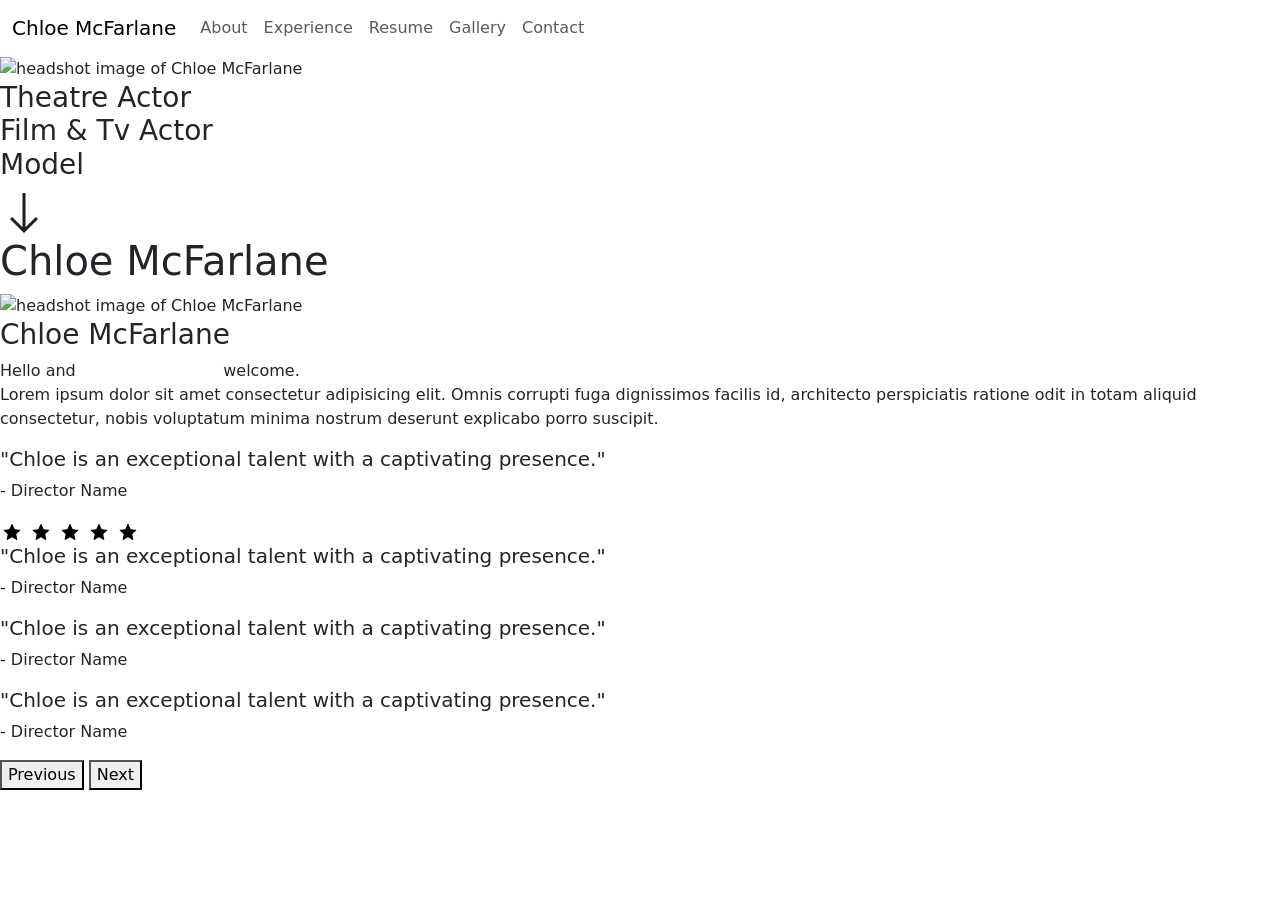
==== index.html @ 6770d02b ""Testimonial section updated and star icon added 11/04/2025"" ====
<!doctype html>
<html lang="en">
    <head>
        <title>Title</title>
        <!-- Required meta tags -->
        <meta charset="utf-8" />
        <meta
            name="viewport"
            content="width=device-width, initial-scale=1, shrink-to-fit=no"
        />

        <!-- Bootstrap CSS v5.2.1 -->
        <link
            href="https://cdn.jsdelivr.net/npm/bootstrap@5.3.2/dist/css/bootstrap.min.css"
            rel="stylesheet"
            integrity="sha384-T3c6CoIi6uLrA9TneNEoa7RxnatzjcDSCmG1MXxSR1GAsXEV/Dwwykc2MPK8M2HN"
            crossorigin="anonymous"
        />
    </head> 

    <body>
        <header>
            <nav class="navbar navbar-expand-lg navbar-light ">
                <div class="container-fluid">

                <a class="navbar-brand" href="#">Chloe McFarlane</a>

                <button class="navbar-toggler" type="button" data-bs-toggle="collapse" data-bs-target="#navbarSupportedContent" 
                aria-controls="navbarSupportedContent" aria-expanded="false" aria-label="Toggle navigation">
                    <span class="navbar-toggler-icon"></span>
                </button>

                    <div class="collapse navbar-collapse" id="navbarSupportedContent" >
                        <ul class="navbar-nav ">
                            <li class="nav-item">
                                <a class="nav-link" href="#about">About</a>
                            </li>

                            <li class="nav-item">
                                <a class="nav-link" href="#experience">Experience</a>
                            </li>
                            <li class="nav-item"></li>
                                <a class="nav-link" href="#resume">Resume</a>
                            </li>
                            <li class="nav-item"></li>
                                <a class="nav-link" href="#gallery">Gallery</a>
                            </li>
                            <li class="nav-item"></li>
                                <a class="nav-link" href="#contact">Contact</a>
                            </li>
                        </ul>
                    </div>
                </div>
            </nav>
        </header>
        
        <main>
            <!-- IDEAS/ ACTION ITEMS -->
             <!-- add a scroll/hide feature like in zendaya's website -->
            <!-- HERO -->
            <div class="hero">
                <!-- large image to start. breif. sexy. to the point -->
                <div class ="img">
                    <img src="src/headshot1.JPG" alt= "headshot image of Chloe McFarlane">
                </div>

                <!-- roles. again, breif, sexy, and to the point-->
                <div class="container-md-hero-info">
                    <h3>Theatre Actor <br /> Film & Tv Actor <br /> Model</h3>
                    <a href="#about">
                        <img src="src/arrow-south.svg" alt = "south pointing arrow">
                    </a>
                </div>

                <!-- title -->
                <div class="title">
                    <h1> Chloe McFarlane
                    </h1>
                </div> 
            </div>
            <!-- About -->
             <div class="about">
                <!-- IDEAS/ ACTION ITEMS -->

                <!-- Place a large image of self somewhere -->
                 <img src="src/headshot2.JPG" alt="headshot image of Chloe McFarlane">
                 <div class="about-headshot-overlay">
                <!-- Can we put some translucent text around my image? like in that one photo in the pinterest board? -->
                    <h3>
                        Chloe McFarlane
                    </h3>
                </div>
                <!-- Accent text for the opening -->

                <section  class="container-md-about-intro">
                    <header id="about"> Hello and &nbsp; &nbsp; &nbsp; &nbsp; &nbsp; &nbsp; &nbsp; &nbsp; &nbsp; &nbsp; &nbsp; &nbsp; &nbsp; &nbsp; welcome.</header>
                    <p> Lorem ipsum dolor sit amet consectetur adipisicing elit. Omnis corrupti fuga dignissimos facilis id, architecto perspiciatis ratione odit in totam aliquid consectetur, nobis voluptatum minima nostrum deserunt explicabo porro suscipit.</p>
                </section>

                <div class="testimonials-scroll">

                    <div class="testimonial-item">
                        <h5>"Chloe is an exceptional talent with a captivating presence."</h5>
                        <p>- Director Name</p>

                        <div class="star-rating">
                            <!-- star icons here -->
                        <img src="./src/216411_star_icon.svg" alt="quote icon"> <img src="./src/216411_star_icon.svg" alt="quote icon"> <img src="./src/216411_star_icon.svg" alt="quote icon"> <img src="./src/216411_star_icon.svg" alt="quote icon"> <img src="./src/216411_star_icon.svg" alt="quote icon"> 
                        </div>
                        
                    </div>

                    <div class="testimonial-item">
                        <h5>"Chloe is an exceptional talent with a captivating presence."</h5>
                        <p>- Director Name</p>
                    </div>

                    <div class="testimonial-item">
                        <h5>"Chloe is an exceptional talent with a captivating presence."</h5>
                        <p>- Director Name</p>
                    </div>

                    <div class="testimonial-item">
                        <h5>"Chloe is an exceptional talent with a captivating presence."</h5>
                        <p>- Director Name</p>
                    </div>

                    <div class="testimonials-arrows">
                        <!-- input arrows here -->
                        <button class="prev-button">Previous</button>
                        <button class="next-button">Next</button>
                    </div>

                </div>

                <!-- Add a scroll section here for testimonials? -->
                <!-- Add a what's next section with the image on the opposite side. Add button with link to tickets/ IMDB-->
                <!-- add a recently section as well. Add button with link.-->
                 <!-- add a mini gallery (rounded borders on images) each will have a link ontop that will lead to headshots, resume, or production images -->
                
                <!-- NOTES FOR FUTUTRE... add a feed at the bottom of the gallery section. this way you can showcase  -->
                 <!-- ALSO NOTES FOR FUTURE. MAKE ALL ONE PAGE THAT CAN BE NAVIGATED WITH TABS PRODUCTION/MODELING/FILMTV -->

             </div>
            

        </main>
        <footer>
            <!-- place footer here -->
        </footer>
        <!-- Bootstrap JavaScript Libraries -->
        <script
            src="https://cdn.jsdelivr.net/npm/@popperjs/core@2.11.8/dist/umd/popper.min.js"
            integrity="sha384-I7E8VVD/ismYTF4hNIPjVp/Zjvgyol6VFvRkX/vR+Vc4jQkC+hVqc2pM8ODewa9r"
            crossorigin="anonymous"
        ></script>

        <script
            src="https://cdn.jsdelivr.net/npm/bootstrap@5.3.2/dist/js/bootstrap.min.js"
            integrity="sha384-BBtl+eGJRgqQAUMxJ7pMwbEyER4l1g+O15P+16Ep7Q9Q+zqX6gSbd85u4mG4QzX+"
            crossorigin="anonymous"
        ></script>
    </body>
</html>
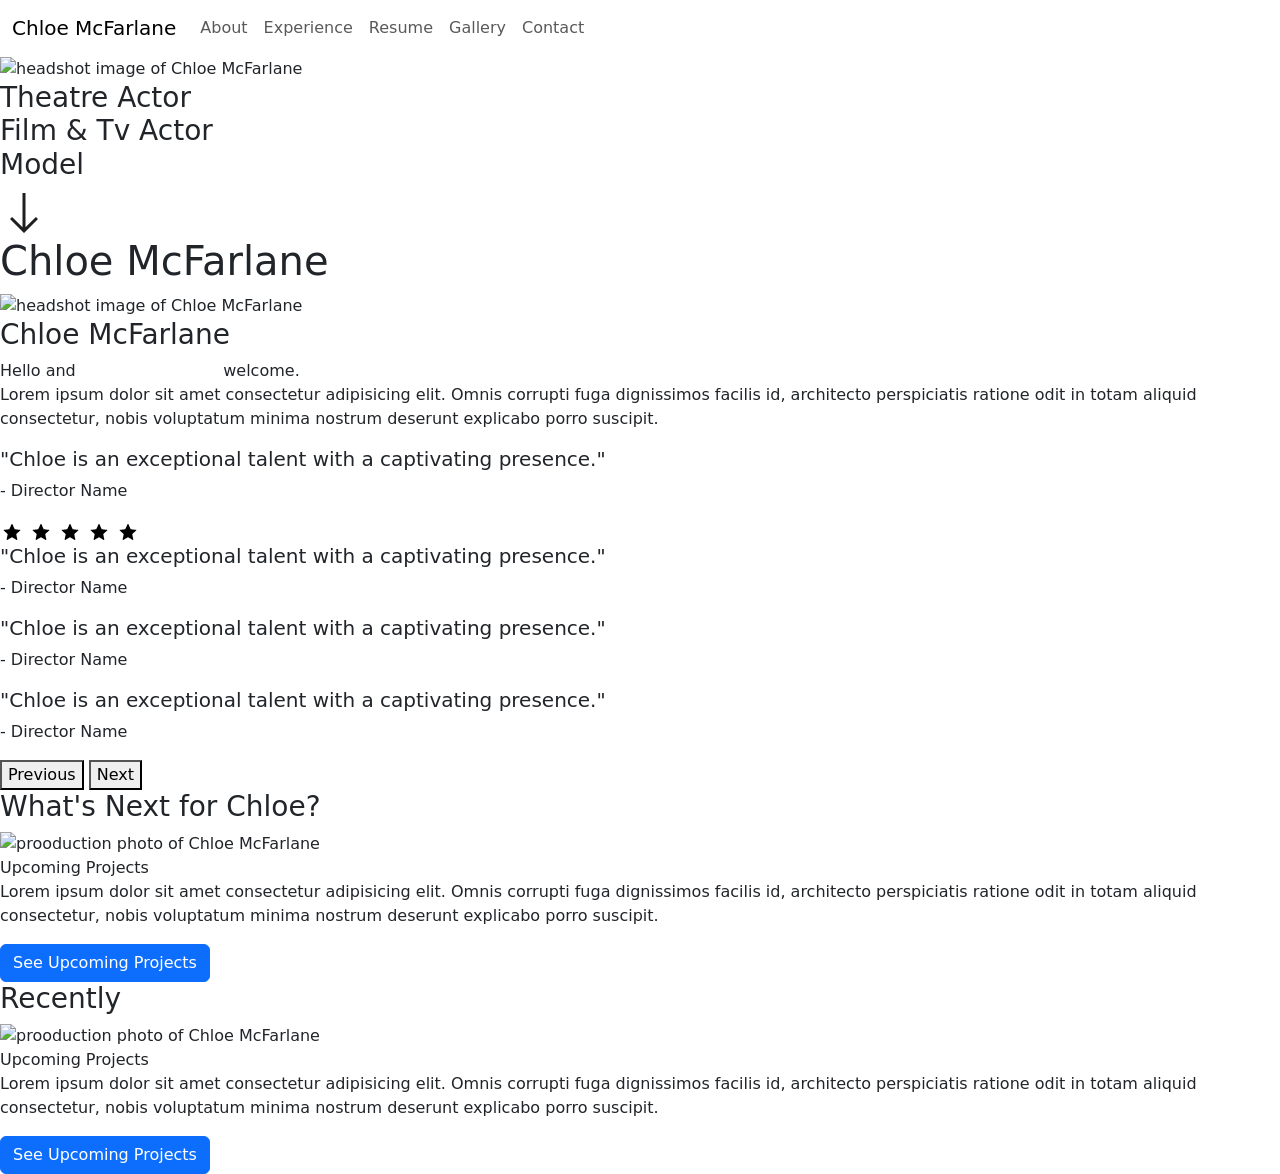
==== commit 068bff61: "Development on the homepage/ collapse menu - 11/8/2024" ====
--- a/index.html
+++ b/index.html
@@ -20,6 +20,7 @@
 
     <body>
         <header>
+            <!-- each component with pop out at you lihe the following: https://www.maybedesignstudio.com -->
             <nav class="navbar navbar-expand-lg navbar-light ">
                 <div class="container-fluid">
 
@@ -96,47 +97,81 @@
                     <header id="about"> Hello and &nbsp; &nbsp; &nbsp; &nbsp; &nbsp; &nbsp; &nbsp; &nbsp; &nbsp; &nbsp; &nbsp; &nbsp; &nbsp; &nbsp; welcome.</header>
                     <p> Lorem ipsum dolor sit amet consectetur adipisicing elit. Omnis corrupti fuga dignissimos facilis id, architecto perspiciatis ratione odit in totam aliquid consectetur, nobis voluptatum minima nostrum deserunt explicabo porro suscipit.</p>
                 </section>
+             </div>
 
-                <div class="testimonials-scroll">
+            <div class="testimonials-scroll">
+                <!-- Scroll testimonial section -->
 
-                    <div class="testimonial-item">
-                        <h5>"Chloe is an exceptional talent with a captivating presence."</h5>
-                        <p>- Director Name</p>
+                <div class="testimonial-item">
+                    <h5>"Chloe is an exceptional talent with a captivating presence."</h5>
+                    <p>- Director Name</p>
 
-                        <div class="star-rating">
-                            <!-- star icons here -->
-                        <img src="./src/216411_star_icon.svg" alt="quote icon"> <img src="./src/216411_star_icon.svg" alt="quote icon"> <img src="./src/216411_star_icon.svg" alt="quote icon"> <img src="./src/216411_star_icon.svg" alt="quote icon"> <img src="./src/216411_star_icon.svg" alt="quote icon"> 
-                        </div>
-                        
+                    <!-- Add this to all  -->
+
+                    <div class="star-rating">
+                        <!-- star icons here -->
+                    <img src="./src/216411_star_icon.svg" alt="quote icon"> <img src="./src/216411_star_icon.svg" alt="quote icon"> <img src="./src/216411_star_icon.svg" alt="quote icon"> <img src="./src/216411_star_icon.svg" alt="quote icon"> <img src="./src/216411_star_icon.svg" alt="quote icon"> 
                     </div>
-
-                    <div class="testimonial-item">
-                        <h5>"Chloe is an exceptional talent with a captivating presence."</h5>
-                        <p>- Director Name</p>
-                    </div>
-
-                    <div class="testimonial-item">
-                        <h5>"Chloe is an exceptional talent with a captivating presence."</h5>
-                        <p>- Director Name</p>
-                    </div>
-
-                    <div class="testimonial-item">
-                        <h5>"Chloe is an exceptional talent with a captivating presence."</h5>
-                        <p>- Director Name</p>
-                    </div>
-
-                    <div class="testimonials-arrows">
-                        <!-- input arrows here -->
-                        <button class="prev-button">Previous</button>
-                        <button class="next-button">Next</button>
-                    </div>
-
+                    
                 </div>
 
-                <!-- Add a scroll section here for testimonials? -->
-                <!-- Add a what's next section with the image on the opposite side. Add button with link to tickets/ IMDB-->
-                <!-- add a recently section as well. Add button with link.-->
-                 <!-- add a mini gallery (rounded borders on images) each will have a link ontop that will lead to headshots, resume, or production images -->
+                <div class="testimonial-item">
+                    <h5>"Chloe is an exceptional talent with a captivating presence."</h5>
+                    <p>- Director Name</p>
+                </div>
+
+                <div class="testimonial-item">
+                    <h5>"Chloe is an exceptional talent with a captivating presence."</h5>
+                    <p>- Director Name</p>
+                </div>
+
+                <div class="testimonial-item">
+                    <h5>"Chloe is an exceptional talent with a captivating presence."</h5>
+                    <p>- Director Name</p>
+                </div>
+
+                <div class="testimonials-arrows">
+                    <!-- input arrows here -->
+                    <button class="prev-button">Previous</button>
+                    <button class="next-button">Next</button>
+                </div>
+            </div>
+
+                <!--  what's next section with the image on the opposite side. Add button with link to tickets-->
+                 <div class="projects"> 
+                    <div class="whats-next">
+                        <h3> What's Next for Chloe? </h3>
+                        <img src="src/headshot3.JPG" alt="prooduction photo of Chloe McFarlane"> 
+                        <!-- INSERT PRODUCTION PHOTO HERE -->
+                         <section>
+                            <header id="experience"> Upcoming Projects</header>
+                            <p> Lorem ipsum dolor sit amet consectetur adipisicing elit. Omnis corrupti fuga dignissimos facilis id, architecto perspiciatis ratione odit in totam aliquid consectetur, nobis voluptatum minima nostrum deserunt explicabo porro suscipit.</p>
+                            <a href="https://www.actorsshakespeareproject.org/plays-events/little-women/" class="btn btn-primary">See Upcoming Projects</a>
+                            <!-- INSERT ASP -->
+                        </section>
+                    </div>
+                 </div>
+
+                 <!-- Past projects/ recents. Add IMDB-->
+
+
+                <div class="projects">
+                    <div class="recently">
+                        <h3> Recently </h3>
+                        <img src="src/headshot3.JPG" alt="prooduction photo of Chloe McFarlane"> 
+                        <!-- INSERT PRODUCTION PHOTO HERE -->
+                         <section>
+                            <header id="experience"> Upcoming Projects</header>
+                            <p> Lorem ipsum dolor sit amet consectetur adipisicing elit. Omnis corrupti fuga dignissimos facilis id, architecto perspiciatis ratione odit in totam aliquid consectetur, nobis voluptatum minima nostrum deserunt explicabo porro suscipit.</p>
+                            <a href="https://www.actorsshakespeareproject.org/plays-events/little-women/" class="btn btn-primary">See Upcoming Projects</a>
+                        </section>
+                        <!-- DESIGN COLLAPSE MENU-->
+                         <!-- collapse start -->
+                          <!-- collapse end -->
+                    </div>
+                </div>
+
+                <!-- add a mini gallery (rounded borders on images) each will have a link ontop that will lead to headshots, resume, or production images -->
                 
                 <!-- NOTES FOR FUTUTRE... add a feed at the bottom of the gallery section. this way you can showcase  -->
                  <!-- ALSO NOTES FOR FUTURE. MAKE ALL ONE PAGE THAT CAN BE NAVIGATED WITH TABS PRODUCTION/MODELING/FILMTV -->
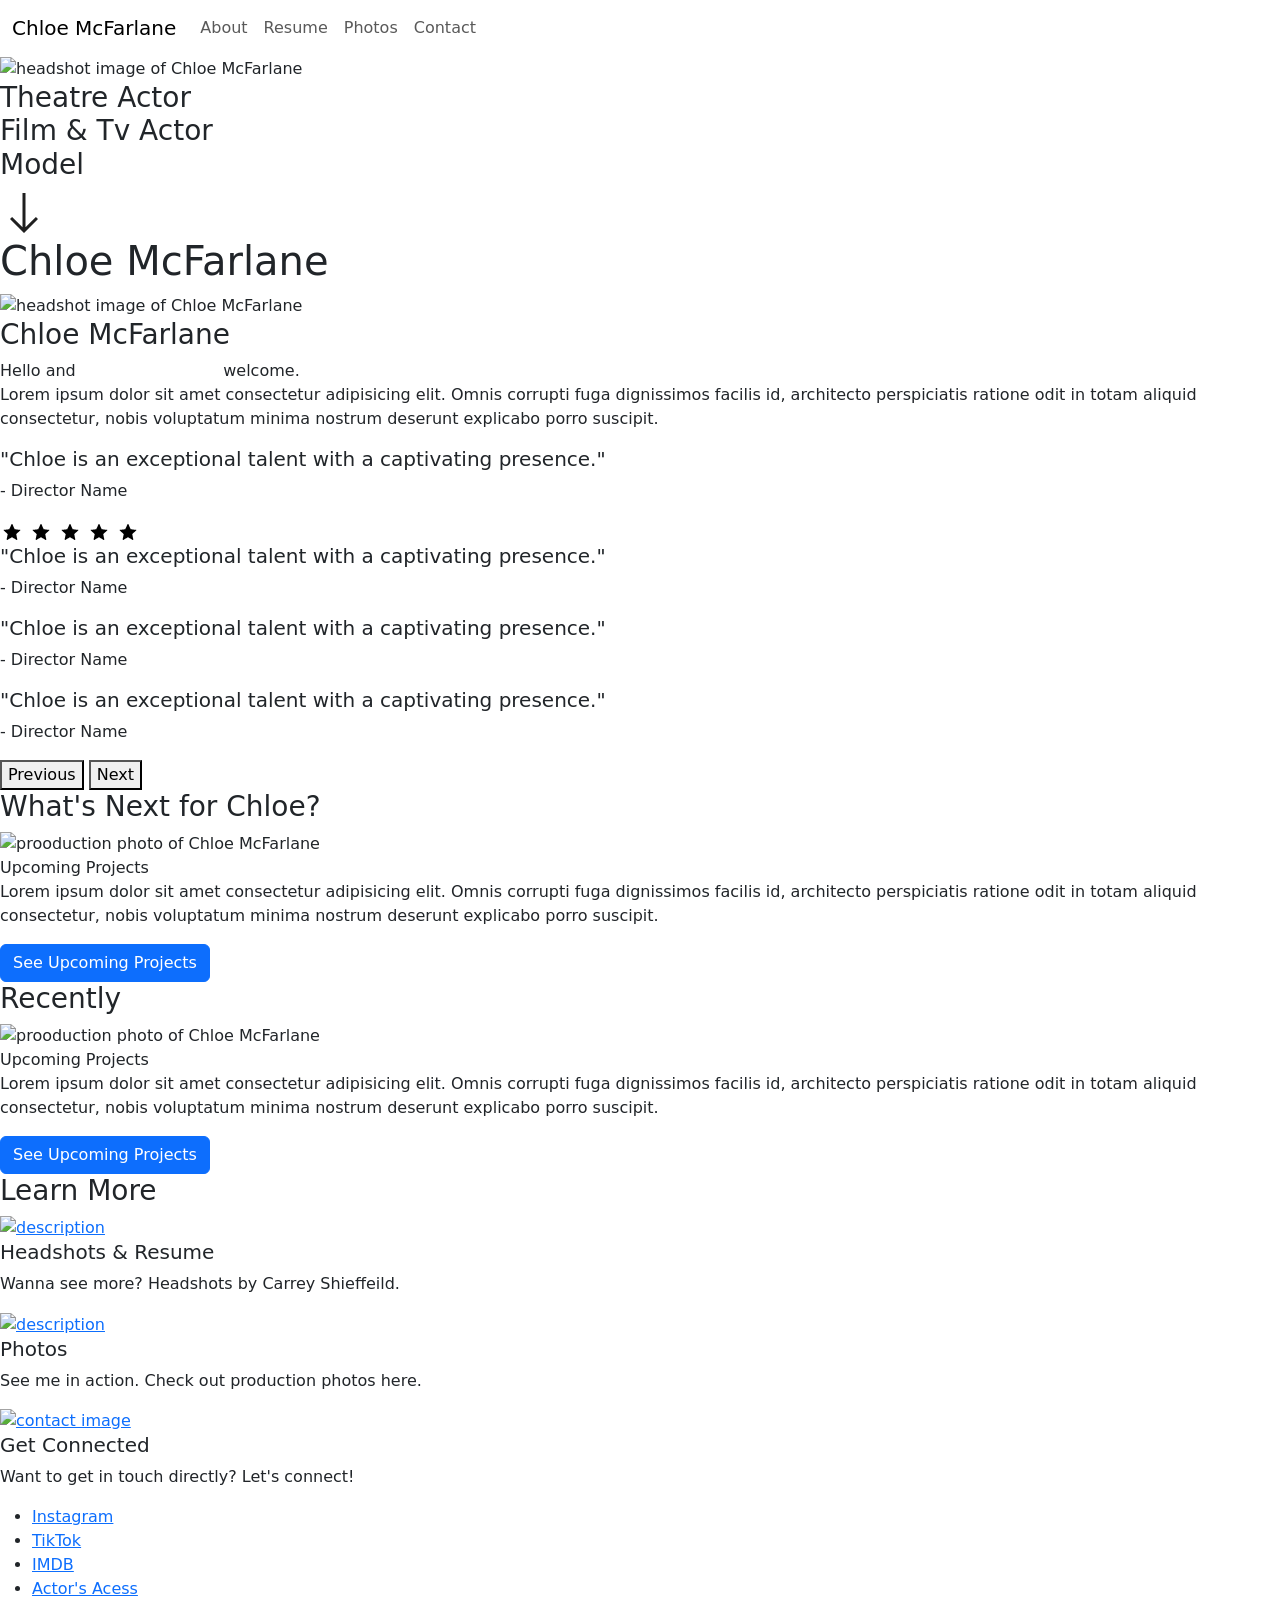
==== commit aea99d3f: "Additon of gallery page, JavaScript functionality, and CSS styling - 11/12/2025" ====
--- a/index.html
+++ b/index.html
@@ -1,7 +1,7 @@
 <!doctype html>
 <html lang="en">
     <head>
-        <title>Title</title>
+        <title>About | Chloe McFarlane</title>
         <!-- Required meta tags -->
         <meta charset="utf-8" />
         <meta
@@ -16,6 +16,12 @@
             integrity="sha384-T3c6CoIi6uLrA9TneNEoa7RxnatzjcDSCmG1MXxSR1GAsXEV/Dwwykc2MPK8M2HN"
             crossorigin="anonymous"
         />
+
+        <!-- Stylesheet link -->
+        <link
+         rel="stylesheet"
+          href="style-index.css" 
+          />
     </head> 
 
     <body>
@@ -38,15 +44,14 @@
                             </li>
 
                             <li class="nav-item">
-                                <a class="nav-link" href="#experience">Experience</a>
-                            </li>
-                            <li class="nav-item"></li>
-                                <a class="nav-link" href="#resume">Resume</a>
-                            </li>
-                            <li class="nav-item"></li>
-                                <a class="nav-link" href="#gallery">Gallery</a>
-                            </li>
-                            <li class="nav-item"></li>
+                                <a class="nav-link" href="#headshot&resume">Resume</a>
+                            </li>
+
+                            <li class="nav-item">
+                                <a class="nav-link" href="./photos.html">Photos</a>
+                            </li>
+
+                            <li class="nav-item">
                                 <a class="nav-link" href="#contact">Contact</a>
                             </li>
                         </ul>
@@ -171,9 +176,66 @@
                     </div>
                 </div>
 
+                <!-- GALLERY DESIGN -->
+                <section class="gallery-links">
+                    <header id="gallery"> 
+                        <h3> 
+                        Learn More 
+                        </h3>
+                    </header>
+                    <!-- Allow each item to translate to a bigger size on hover -->
+
+                    <!-- resume navigation -->
+                    <div id="resume-nav-container">
+                            <a id="resume-nav-container-link" href="#headshot&resume">
+                                <img src="#" alt="description">
+                            </a>
+                            <div class ="gallery-links-text">
+                                <h5>
+                                    Headshots & Resume
+                                </h5>
+                                <p>
+                                    Wanna see more? Headshots by Carrey Shieffeild. 
+                                </p>
+                            </div>
+                    </div>
+
+                    <!-- photos navigation -->
+                    <div id="photos-nav-container">
+                        <a id="photos-nav-container-link" href="#photos">
+                            <img src="#" alt="description">
+                        </a>
+                        <div class ="gallery-links-text">
+                            <h5>
+                                Photos
+                            </h5>
+                            <p>
+                                See me in action. Check out production photos here. 
+                            </p>
+                        </div>
+                    </div>
+
+                    <!-- Contact -->
+
+                    <div id="conatact-nav-container"></div>
+                        <a id="conatact-nav-container-link" href="#contact">
+                            <img src="#" alt="contact image">
+                            <!-- add approrpiate image here for contact -->
+                        </a>
+                        <div class ="gallery-links-text">
+                            <h5>
+                                Get Connected
+                            </h5>
+                            <p>
+                                Want to get in touch directly? Let's connect!
+                            </p>
+                        </div>
+                    </div>
+                </section>
+                
                 <!-- add a mini gallery (rounded borders on images) each will have a link ontop that will lead to headshots, resume, or production images -->
                 
-                <!-- NOTES FOR FUTUTRE... add a feed at the bottom of the gallery section. this way you can showcase  -->
+                <!-- NOTES FOR FUTUTRE... add a feed at the bottom of the gallery section. this way you can showcase socials-->
                  <!-- ALSO NOTES FOR FUTURE. MAKE ALL ONE PAGE THAT CAN BE NAVIGATED WITH TABS PRODUCTION/MODELING/FILMTV -->
 
              </div>
@@ -181,6 +243,14 @@
 
         </main>
         <footer>
+            <!-- social media links -->
+            <ul id="socials-links">
+                <!-- add ALL links  -->
+                <li><a href="https://www.instagram.com/chloemcfarlane_/">Instagram</a></li>
+                <li><a href="#">TikTok</a></li>
+                <li><a href="https://www.imdb.com/name/nm1234567/">IMDB</a></li>
+                <li><a href="#">Actor's Acess</a></li>
+            </ul>
             <!-- place footer here -->
         </footer>
         <!-- Bootstrap JavaScript Libraries -->
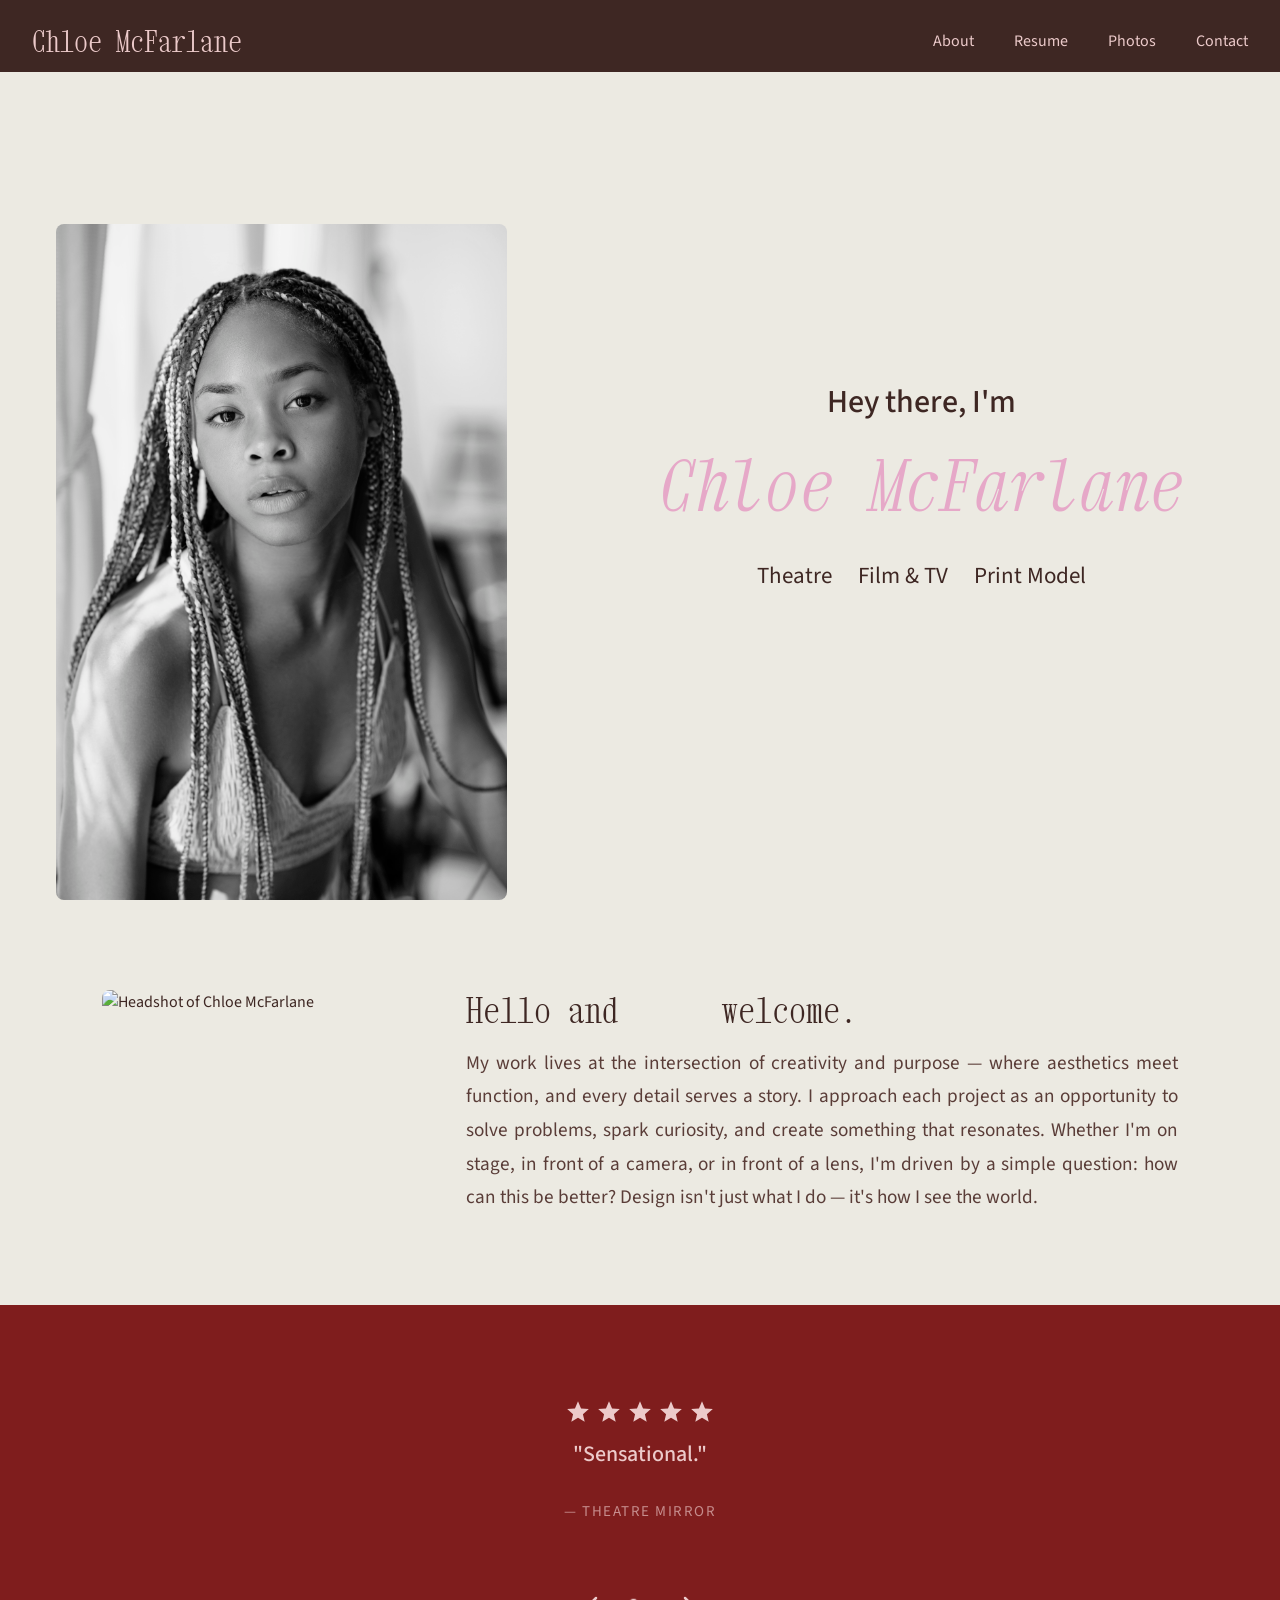
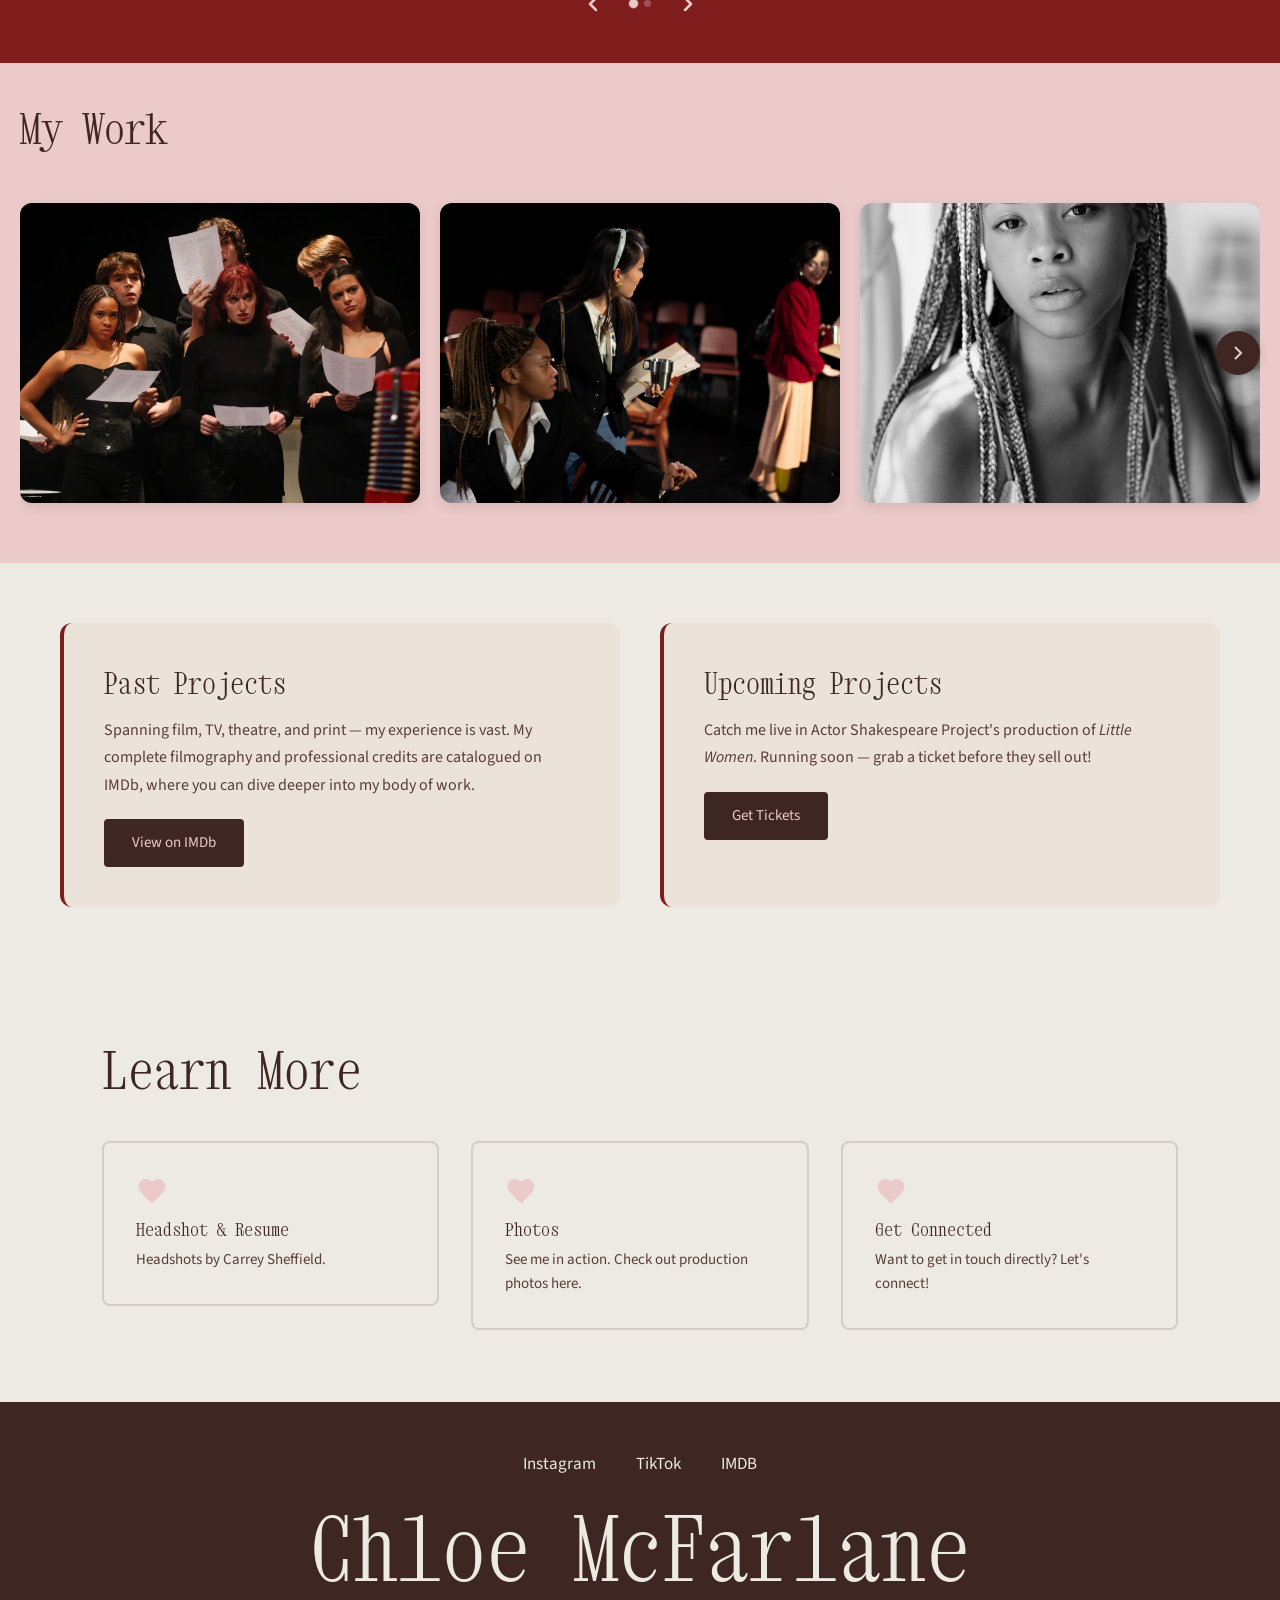
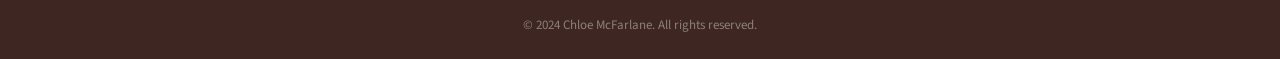
==== commit 8e87dfc1: "Complete website update - Feb 22, 2026" ====
--- a/index.html
+++ b/index.html
@@ -1,269 +1,252 @@
 <!doctype html>
 <html lang="en">
-    <head>
-        <title>About | Chloe McFarlane</title>
-        <!-- Required meta tags -->
-        <meta charset="utf-8" />
-        <meta
-            name="viewport"
-            content="width=device-width, initial-scale=1, shrink-to-fit=no"
-        />
-
-        <!-- Bootstrap CSS v5.2.1 -->
-        <link
-            href="https://cdn.jsdelivr.net/npm/bootstrap@5.3.2/dist/css/bootstrap.min.css"
-            rel="stylesheet"
-            integrity="sha384-T3c6CoIi6uLrA9TneNEoa7RxnatzjcDSCmG1MXxSR1GAsXEV/Dwwykc2MPK8M2HN"
-            crossorigin="anonymous"
-        />
-
-        <!-- Stylesheet link -->
-        <link
-         rel="stylesheet"
-          href="style-index.css" 
-          />
-    </head> 
-
-    <body>
-        <header>
-            <!-- each component with pop out at you lihe the following: https://www.maybedesignstudio.com -->
-            <nav class="navbar navbar-expand-lg navbar-light ">
-                <div class="container-fluid">
-
-                <a class="navbar-brand" href="#">Chloe McFarlane</a>
-
-                <button class="navbar-toggler" type="button" data-bs-toggle="collapse" data-bs-target="#navbarSupportedContent" 
-                aria-controls="navbarSupportedContent" aria-expanded="false" aria-label="Toggle navigation">
-                    <span class="navbar-toggler-icon"></span>
-                </button>
-
-                    <div class="collapse navbar-collapse" id="navbarSupportedContent" >
-                        <ul class="navbar-nav ">
-                            <li class="nav-item">
-                                <a class="nav-link" href="#about">About</a>
-                            </li>
-
-                            <li class="nav-item">
-                                <a class="nav-link" href="#headshot&resume">Resume</a>
-                            </li>
-
-                            <li class="nav-item">
-                                <a class="nav-link" href="./photos.html">Photos</a>
-                            </li>
-
-                            <li class="nav-item">
-                                <a class="nav-link" href="#contact">Contact</a>
-                            </li>
-                        </ul>
-                    </div>
-                </div>
-            </nav>
-        </header>
-        
-        <main>
-            <!-- IDEAS/ ACTION ITEMS -->
-             <!-- add a scroll/hide feature like in zendaya's website -->
-            <!-- HERO -->
-            <div class="hero">
-                <!-- large image to start. breif. sexy. to the point -->
-                <div class ="img">
-                    <img src="src/headshot1.JPG" alt= "headshot image of Chloe McFarlane">
-                </div>
-
-                <!-- roles. again, breif, sexy, and to the point-->
-                <div class="container-md-hero-info">
-                    <h3>Theatre Actor <br /> Film & Tv Actor <br /> Model</h3>
-                    <a href="#about">
-                        <img src="src/arrow-south.svg" alt = "south pointing arrow">
-                    </a>
-                </div>
-
-                <!-- title -->
-                <div class="title">
-                    <h1> Chloe McFarlane
-                    </h1>
-                </div> 
-            </div>
-            <!-- About -->
-             <div class="about">
-                <!-- IDEAS/ ACTION ITEMS -->
-
-                <!-- Place a large image of self somewhere -->
-                 <img src="src/headshot2.JPG" alt="headshot image of Chloe McFarlane">
-                 <div class="about-headshot-overlay">
-                <!-- Can we put some translucent text around my image? like in that one photo in the pinterest board? -->
-                    <h3>
-                        Chloe McFarlane
-                    </h3>
-                </div>
-                <!-- Accent text for the opening -->
-
-                <section  class="container-md-about-intro">
-                    <header id="about"> Hello and &nbsp; &nbsp; &nbsp; &nbsp; &nbsp; &nbsp; &nbsp; &nbsp; &nbsp; &nbsp; &nbsp; &nbsp; &nbsp; &nbsp; welcome.</header>
-                    <p> Lorem ipsum dolor sit amet consectetur adipisicing elit. Omnis corrupti fuga dignissimos facilis id, architecto perspiciatis ratione odit in totam aliquid consectetur, nobis voluptatum minima nostrum deserunt explicabo porro suscipit.</p>
+<head>
+    <title>About | Chloe McFarlane</title>
+    <meta charset="utf-8" />
+    <meta name="viewport" content="width=device-width, initial-scale=1, shrink-to-fit=no" />
+    <link rel="preconnect" href="https://cdn.jsdelivr.net" crossorigin>
+    <link rel="preconnect" href="https://fonts.googleapis.com">
+    <link rel="preconnect" href="https://fonts.gstatic.com" crossorigin>
+    <link href="https://cdn.jsdelivr.net/npm/bootstrap@5.3.2/dist/css/bootstrap.min.css" rel="stylesheet" integrity="sha384-T3c6CoIi6uLrA9TneNEoa7RxnatzjcDSCmG1MXxSR1GAsXEV/Dwwykc2MPK8M2HN" crossorigin="anonymous" />
+    <link rel="stylesheet" href="/css/style-index.css" />
+    <style>
+        @import url('https://fonts.googleapis.com/css2?family=Source+Sans+3:ital,wght@0,200..900;1,200..900&family=Xanh+Mono:ital@0;1&display=swap');
+    </style>
+</head>
+<body>
+
+    <!-- ===================== NAV ===================== -->
+    <header>
+        <nav class="navbar">
+
+            <!-- Brand — top LEFT -->
+            <a class="navbar-brand" href="#">Chloe McFarlane</a>
+
+            <!-- Links — right side (margin-left: auto pushes them right) -->
+            <div class="nav-menu" id="navMenu">
+                <a href="#">About</a>
+                <a href="../src/ChloeMcFarlaneResume.pdf" target="_blank">Resume</a>
+                <a href="photos.html">Photos</a>
+                <a href="contact.html">Contact</a>
+            </div>
+
+            <!-- Hamburger — shown on mobile only -->
+            <button class="nav-toggle" id="navToggle">
+                <span></span>
+                <span></span>
+                <span></span>
+            </button>
+
+        </nav>
+    </header>
+
+    <main>
+
+        <!-- ===================== HERO ===================== -->
+        <section class="hero">
+            <div class="hero-image scroll-reveal scroll-reveal-left">
+                <img src="/src/Headshot1.jpg" alt="Chloe McFarlane Headshot" loading="lazy">
+            </div>
+            <div class="hero-content scroll-reveal scroll-reveal-right">
+                <p class="greeting">Hey there, I'm</p>
+                <h1 class="hero-name">Chloe McFarlane</h1>
+                <div class="roles">
+                    <span class="role-item">Theatre</span>
+                    <span class="role-item">Film &amp; TV</span>
+                    <span class="role-item">Print Model</span>
+                </div>
+            </div>
+        </section>
+
+        <!-- ===================== ABOUT ===================== -->
+        <div class="about">
+            <div class="headshot-title-wrapper">
+                <img class="headshot" src="/src/Headshot2.jpg" alt="Headshot of Chloe McFarlane" loading="lazy" />
+            </div>
+            <section>
+                <header id="about">Hello and &nbsp;&nbsp;&nbsp;&nbsp; welcome.</header>
+                <p>My work lives at the intersection of creativity and purpose — where aesthetics meet function, and every detail serves a story. I approach each project as an opportunity to solve problems, spark curiosity, and create something that resonates. Whether I'm on stage, in front of a camera, or in front of a lens, I'm driven by a simple question: how can this be better? Design isn't just what I do — it's how I see the world.</p>
+            </section>
+        </div>
+
+        <!-- ===================== TESTIMONIALS =====================
+             DESIGN: Fixed-height sliding card carousel.
+             All cards are absolutely positioned and stacked.
+             Only .active shows at translateX(0).
+             JS moves them with transform only — wrapper height is locked.
+             Zero layout shift. Zero resize jank.
+        ============================================================ -->
+        <div class="testimonials-section">
+            <div class="testimonials-track-wrapper">
+
+                <div class="testimonial-card active">
+                    <div class="t-stars">
+                        <svg viewBox="0 0 48 48"><path d="M11.65 44L14.9 29.95L4 20.5L18.4 19.25L24 6L29.6 19.25L44 20.5L33.1 29.95L36.35 44L24 36.55Z" fill="#ECCACA"/></svg>
+                        <svg viewBox="0 0 48 48"><path d="M11.65 44L14.9 29.95L4 20.5L18.4 19.25L24 6L29.6 19.25L44 20.5L33.1 29.95L36.35 44L24 36.55Z" fill="#ECCACA"/></svg>
+                        <svg viewBox="0 0 48 48"><path d="M11.65 44L14.9 29.95L4 20.5L18.4 19.25L24 6L29.6 19.25L44 20.5L33.1 29.95L36.35 44L24 36.55Z" fill="#ECCACA"/></svg>
+                        <svg viewBox="0 0 48 48"><path d="M11.65 44L14.9 29.95L4 20.5L18.4 19.25L24 6L29.6 19.25L44 20.5L33.1 29.95L36.35 44L24 36.55Z" fill="#ECCACA"/></svg>
+                        <svg viewBox="0 0 48 48"><path d="M11.65 44L14.9 29.95L4 20.5L18.4 19.25L24 6L29.6 19.25L44 20.5L33.1 29.95L36.35 44L24 36.55Z" fill="#ECCACA"/></svg>
+                    </div>
+                    <blockquote>"Sensational."</blockquote>
+                    <cite>— Theatre Mirror</cite>
+                </div>
+
+                <div class="testimonial-card">
+                    <div class="t-stars">
+                        <svg viewBox="0 0 48 48"><path d="M11.65 44L14.9 29.95L4 20.5L18.4 19.25L24 6L29.6 19.25L44 20.5L33.1 29.95L36.35 44L24 36.55Z" fill="#ECCACA"/></svg>
+                        <svg viewBox="0 0 48 48"><path d="M11.65 44L14.9 29.95L4 20.5L18.4 19.25L24 6L29.6 19.25L44 20.5L33.1 29.95L36.35 44L24 36.55Z" fill="#ECCACA"/></svg>
+                        <svg viewBox="0 0 48 48"><path d="M11.65 44L14.9 29.95L4 20.5L18.4 19.25L24 6L29.6 19.25L44 20.5L33.1 29.95L36.35 44L24 36.55Z" fill="#ECCACA"/></svg>
+                        <svg viewBox="0 0 48 48"><path d="M11.65 44L14.9 29.95L4 20.5L18.4 19.25L24 6L29.6 19.25L44 20.5L33.1 29.95L36.35 44L24 36.55Z" fill="#ECCACA"/></svg>
+                        <svg viewBox="0 0 48 48"><path d="M11.65 44L14.9 29.95L4 20.5L18.4 19.25L24 6L29.6 19.25L44 20.5L33.1 29.95L36.35 44L24 36.55Z" fill="#ECCACA"/></svg>
+                    </div>
+                    <blockquote>"Shakespeare is about mastering the language while remaining emotionally available and alive. In this talented company, first-rate work abounds — and no one does that better than McFarlane."</blockquote>
+                    <cite>— Broadway World</cite>
+                </div>
+
+            </div>
+
+            <!-- Controls: arrow · dots · arrow -->
+            <div class="testimonials-controls">
+                <button class="t-btn" id="tPrev" aria-label="Previous">
+                    <svg viewBox="0 0 24 24" fill="none" stroke="#ECCACA" stroke-width="2.5" stroke-linecap="round" stroke-linejoin="round"><polyline points="15 18 9 12 15 6"/></svg>
+                </button>
+                <div class="t-dots">
+                    <button class="t-dot active" data-index="0" aria-label="Testimonial 1"></button>
+                    <button class="t-dot" data-index="1" aria-label="Testimonial 2"></button>
+                </div>
+                <button class="t-btn" id="tNext" aria-label="Next">
+                    <svg viewBox="0 0 24 24" fill="none" stroke="#ECCACA" stroke-width="2.5" stroke-linecap="round" stroke-linejoin="round"><polyline points="9 18 15 12 9 6"/></svg>
+                </button>
+            </div>
+        </div>
+
+        <!-- ===================== MY WORK — SCROLLING GALLERY =====================
+             Exact same structure as Jordan Berke's site.
+             .divider wrapper > .gallery-wrapper > .scroll-container > .image-card
+        ============================================================ -->
+        <div class="divider">
+            <h2 class="my-work-title">My Work</h2>
+            <div class="gallery-wrapper">
+                <div class="scroll-container" id="scrollContainer">
+
+                    <div class="image-card">
+                        <img data-src="/src/CMProductionPhotoLB.jpg" alt="Chloe McFarlane — Little Women" class="lazy-image" width="400" height="300">
+                        <div class="image-loader"></div>
+                    </div>
+                    <div class="image-card">
+                        <img data-src="/src/CMprodphoto2.jpg" alt="Chloe McFarlane — Production" class="lazy-image" width="400" height="300">
+                        <div class="image-loader"></div>
+                    </div>
+                    <div class="image-card">
+                        <img data-src="/src/Headshot1.jpg" alt="Chloe McFarlane Headshot" class="lazy-image" width="400" height="300">
+                        <div class="image-loader"></div>
+                    </div>
+                    <div class="image-card">
+                        <img data-src="/src/Headshot2.jpg" alt="Chloe McFarlane Headshot" class="lazy-image" width="400" height="300">
+                        <div class="image-loader"></div>
+                    </div>
+                    <div class="image-card">
+                        <img data-src="/src/Headshot3.jpg" alt="Chloe McFarlane Headshot" class="lazy-image" width="400" height="300">
+                        <div class="image-loader"></div>
+                    </div>
+                    <div class="image-card">
+                        <img data-src="/src/Headshot4.jpg" alt="Chloe McFarlane" class="lazy-image" width="400" height="300">
+                        <div class="image-loader"></div>
+                    </div>
+
+                </div>
+
+                <button class="scroll-btn scroll-btn-left hidden" id="scrollLeft" aria-label="Scroll left">
+                    <svg width="24" height="24" viewBox="0 0 24 24" fill="none" stroke="currentColor" stroke-width="2">
+                        <polyline points="15 18 9 12 15 6"></polyline>
+                    </svg>
+                </button>
+                <button class="scroll-btn scroll-btn-right" id="scrollRight" aria-label="Scroll right">
+                    <svg width="24" height="24" viewBox="0 0 24 24" fill="none" stroke="currentColor" stroke-width="2">
+                        <polyline points="9 18 15 12 9 6"></polyline>
+                    </svg>
+                </button>
+            </div>
+        </div>
+
+        <!-- ===================== PROJECTS =====================
+             Same two-card grid layout as Jordan Berke.
+             Border-left accent, no images inside cards (clean, not crowded).
+             Production photos live in the scrolling gallery above instead.
+        ============================================================ -->
+        <div class="projects">
+
+            <div class="recently">
+                <section>
+                    <header id="experience">Past Projects</header>
+                    <p>Spanning film, TV, theatre, and print — my experience is vast. My complete filmography and professional credits are catalogued on IMDb, where you can dive deeper into my body of work.</p>
+                    <a href="https://www.imdb.com/name/nm13423305/" class="btn btn-primary">View on IMDb</a>
                 </section>
-             </div>
-
-            <div class="testimonials-scroll">
-                <!-- Scroll testimonial section -->
-
-                <div class="testimonial-item">
-                    <h5>"Chloe is an exceptional talent with a captivating presence."</h5>
-                    <p>- Director Name</p>
-
-                    <!-- Add this to all  -->
-
-                    <div class="star-rating">
-                        <!-- star icons here -->
-                    <img src="./src/216411_star_icon.svg" alt="quote icon"> <img src="./src/216411_star_icon.svg" alt="quote icon"> <img src="./src/216411_star_icon.svg" alt="quote icon"> <img src="./src/216411_star_icon.svg" alt="quote icon"> <img src="./src/216411_star_icon.svg" alt="quote icon"> 
-                    </div>
-                    
-                </div>
-
-                <div class="testimonial-item">
-                    <h5>"Chloe is an exceptional talent with a captivating presence."</h5>
-                    <p>- Director Name</p>
-                </div>
-
-                <div class="testimonial-item">
-                    <h5>"Chloe is an exceptional talent with a captivating presence."</h5>
-                    <p>- Director Name</p>
-                </div>
-
-                <div class="testimonial-item">
-                    <h5>"Chloe is an exceptional talent with a captivating presence."</h5>
-                    <p>- Director Name</p>
-                </div>
-
-                <div class="testimonials-arrows">
-                    <!-- input arrows here -->
-                    <button class="prev-button">Previous</button>
-                    <button class="next-button">Next</button>
-                </div>
-            </div>
-
-                <!--  what's next section with the image on the opposite side. Add button with link to tickets-->
-                 <div class="projects"> 
-                    <div class="whats-next">
-                        <h3> What's Next for Chloe? </h3>
-                        <img src="src/headshot3.JPG" alt="prooduction photo of Chloe McFarlane"> 
-                        <!-- INSERT PRODUCTION PHOTO HERE -->
-                         <section>
-                            <header id="experience"> Upcoming Projects</header>
-                            <p> Lorem ipsum dolor sit amet consectetur adipisicing elit. Omnis corrupti fuga dignissimos facilis id, architecto perspiciatis ratione odit in totam aliquid consectetur, nobis voluptatum minima nostrum deserunt explicabo porro suscipit.</p>
-                            <a href="https://www.actorsshakespeareproject.org/plays-events/little-women/" class="btn btn-primary">See Upcoming Projects</a>
-                            <!-- INSERT ASP -->
-                        </section>
-                    </div>
-                 </div>
-
-                 <!-- Past projects/ recents. Add IMDB-->
-
-
-                <div class="projects">
-                    <div class="recently">
-                        <h3> Recently </h3>
-                        <img src="src/headshot3.JPG" alt="prooduction photo of Chloe McFarlane"> 
-                        <!-- INSERT PRODUCTION PHOTO HERE -->
-                         <section>
-                            <header id="experience"> Upcoming Projects</header>
-                            <p> Lorem ipsum dolor sit amet consectetur adipisicing elit. Omnis corrupti fuga dignissimos facilis id, architecto perspiciatis ratione odit in totam aliquid consectetur, nobis voluptatum minima nostrum deserunt explicabo porro suscipit.</p>
-                            <a href="https://www.actorsshakespeareproject.org/plays-events/little-women/" class="btn btn-primary">See Upcoming Projects</a>
-                        </section>
-                        <!-- DESIGN COLLAPSE MENU-->
-                         <!-- collapse start -->
-                          <!-- collapse end -->
-                    </div>
-                </div>
-
-                <!-- GALLERY DESIGN -->
-                <section class="gallery-links">
-                    <header id="gallery"> 
-                        <h3> 
-                        Learn More 
-                        </h3>
-                    </header>
-                    <!-- Allow each item to translate to a bigger size on hover -->
-
-                    <!-- resume navigation -->
-                    <div id="resume-nav-container">
-                            <a id="resume-nav-container-link" href="#headshot&resume">
-                                <img src="#" alt="description">
-                            </a>
-                            <div class ="gallery-links-text">
-                                <h5>
-                                    Headshots & Resume
-                                </h5>
-                                <p>
-                                    Wanna see more? Headshots by Carrey Shieffeild. 
-                                </p>
-                            </div>
-                    </div>
-
-                    <!-- photos navigation -->
-                    <div id="photos-nav-container">
-                        <a id="photos-nav-container-link" href="#photos">
-                            <img src="#" alt="description">
-                        </a>
-                        <div class ="gallery-links-text">
-                            <h5>
-                                Photos
-                            </h5>
-                            <p>
-                                See me in action. Check out production photos here. 
-                            </p>
-                        </div>
-                    </div>
-
-                    <!-- Contact -->
-
-                    <div id="conatact-nav-container"></div>
-                        <a id="conatact-nav-container-link" href="#contact">
-                            <img src="#" alt="contact image">
-                            <!-- add approrpiate image here for contact -->
-                        </a>
-                        <div class ="gallery-links-text">
-                            <h5>
-                                Get Connected
-                            </h5>
-                            <p>
-                                Want to get in touch directly? Let's connect!
-                            </p>
-                        </div>
-                    </div>
+            </div>
+
+            <div class="whats-next">
+                <section>
+                    <header>Upcoming Projects</header>
+                    <p>Catch me live in Actor Shakespeare Project's production of <em>Little Women</em>. Running soon — grab a ticket before they sell out!</p>
+                    <a href="https://www.actorsshakespeareproject.org/plays-events/little-women/" class="btn btn-primary">Get Tickets</a>
                 </section>
-                
-                <!-- add a mini gallery (rounded borders on images) each will have a link ontop that will lead to headshots, resume, or production images -->
-                
-                <!-- NOTES FOR FUTUTRE... add a feed at the bottom of the gallery section. this way you can showcase socials-->
-                 <!-- ALSO NOTES FOR FUTURE. MAKE ALL ONE PAGE THAT CAN BE NAVIGATED WITH TABS PRODUCTION/MODELING/FILMTV -->
-
-             </div>
-            
-
-        </main>
-        <footer>
-            <!-- social media links -->
+            </div>
+
+        </div>
+
+        <!-- ===================== LEARN MORE ===================== -->
+        <section class="learn-more-section">
+            <h3 class="learn-more-title">Learn More</h3>
+            <div class="learn-more-grid">
+                <a href="../src/ChloeMcFarlaneResume.pdf" target="_blank">
+                <div class="learn-card scroll-reveal scroll-reveal-up" data-delay="0">
+                    <svg class="learn-heart" viewBox="0 0 24 24" aria-hidden="true">
+                        <path d="M12 21.35l-1.45-1.32C5.4 15.36 2 12.28 2 8.5 2 5.42 4.42 3 7.5 3c1.74 0 3.41.81 4.5 2.09C13.09 3.81 14.76 3 16.5 3 19.58 3 22 5.42 22 8.5c0 3.78-3.4 6.86-8.55 11.54L12 21.35z" fill="#eccaca"/>
+                    </svg>
+                    <h5>Headshot &amp; Resume</h5>
+                    <p>Headshots by Carrey Sheffield.</p>
+                </div>
+                </a>
+
+                <a href="photos.html">
+                <div class="learn-card scroll-reveal scroll-reveal-up" data-delay="100">
+                    <svg class="learn-heart" viewBox="0 0 24 24" aria-hidden="true">
+                        <path d="M12 21.35l-1.45-1.32C5.4 15.36 2 12.28 2 8.5 2 5.42 4.42 3 7.5 3c1.74 0 3.41.81 4.5 2.09C13.09 3.81 14.76 3 16.5 3 19.58 3 22 5.42 22 8.5c0 3.78-3.4 6.86-8.55 11.54L12 21.35z" fill="#eccaca"/>
+                    </svg>
+                    <h5>Photos</h5>
+                    <p>See me in action. Check out production photos here.</p>
+                </div>
+                </a>
+
+                <a href="contact.html">
+                <div class="learn-card scroll-reveal scroll-reveal-up" data-delay="200">
+                    <svg class="learn-heart" viewBox="0 0 24 24" aria-hidden="true">
+                        <path d="M12 21.35l-1.45-1.32C5.4 15.36 2 12.28 2 8.5 2 5.42 4.42 3 7.5 3c1.74 0 3.41.81 4.5 2.09C13.09 3.81 14.76 3 16.5 3 19.58 3 22 5.42 22 8.5c0 3.78-3.4 6.86-8.55 11.54L12 21.35z" fill="#eccaca"/>
+                    </svg>
+                    <h5>Get Connected</h5>
+                    <p>Want to get in touch directly? Let's connect!</p>
+                </div>
+                </a>
+            </div>
+        </section>
+
+    </main>
+
+    <!-- ===================== FOOTER ===================== -->
+    <footer>
+        <div class="footer-wrapper">
             <ul id="socials-links">
-                <!-- add ALL links  -->
-                <li><a href="https://www.instagram.com/chloemcfarlane_/">Instagram</a></li>
-                <li><a href="#">TikTok</a></li>
-                <li><a href="https://www.imdb.com/name/nm1234567/">IMDB</a></li>
-                <li><a href="#">Actor's Acess</a></li>
+                <li><a href="https://www.instagram.com/chlo.mcfarlane/" target="_blank">Instagram</a></li>
+                <li><a href="https://www.tiktok.com/@peachyfuckenkeen?is_from_webapp=1&sender_device=pc" target="_blank">TikTok</a></li>
+                <li><a href="https://www.imdb.com/name/nm13423305/" target="_blank">IMDB</a></li>
             </ul>
-            <!-- place footer here -->
-        </footer>
-        <!-- Bootstrap JavaScript Libraries -->
-        <script
-            src="https://cdn.jsdelivr.net/npm/@popperjs/core@2.11.8/dist/umd/popper.min.js"
-            integrity="sha384-I7E8VVD/ismYTF4hNIPjVp/Zjvgyol6VFvRkX/vR+Vc4jQkC+hVqc2pM8ODewa9r"
-            crossorigin="anonymous"
-        ></script>
-
-        <script
-            src="https://cdn.jsdelivr.net/npm/bootstrap@5.3.2/dist/js/bootstrap.min.js"
-            integrity="sha384-BBtl+eGJRgqQAUMxJ7pMwbEyER4l1g+O15P+16Ep7Q9Q+zqX6gSbd85u4mG4QzX+"
-            crossorigin="anonymous"
-        ></script>
-    </body>
+            <h3 id="footer-message">Chloe McFarlane</h3>
+            <p class="footer-copy">&copy; 2024 Chloe McFarlane. All rights reserved.</p>
+        </div>
+    </footer>
+
+    <script src="https://cdn.jsdelivr.net/npm/@popperjs/core@2.11.8/dist/umd/popper.min.js" integrity="sha384-I7E8VVD/ismYTF4hNIPjVp/Zjvgyol6VFvRkX/vR+Vc4jQkC+hVqc2pM8ODewa9r" crossorigin="anonymous" defer></script>
+    <script src="https://cdn.jsdelivr.net/npm/bootstrap@5.3.2/dist/js/bootstrap.min.js" integrity="sha384-BBtl+eGJRgqQAUMxJ7pMwbEyER4l1g+O15P+16Ep7Q9Q+zqX6gSbd85u4mG4QzX+" crossorigin="anonymous" defer></script>
+    <script src="/js/index.js" defer></script>
+</body>
 </html>
--- a/css/style-index.css
+++ b/css/style-index.css
@@ -0,0 +1,744 @@
+/* ========================================
+   FONTS
+   ======================================== */
+/* Source Sans 3 + Xanh Mono loaded via @import in <head> */
+
+/* ========================================
+   KEYFRAMES
+   ======================================== */
+   @keyframes fadeInUp    { from { opacity: 0; transform: translateY(28px); } to { opacity: 1; transform: translateY(0); } }
+   @keyframes slideUpSlow { from { opacity: 0; transform: translateY(32px); } to { opacity: 1; transform: translateY(0); } }
+   @keyframes stagger     { from { opacity: 0; transform: translateY(16px); } to { opacity: 1; transform: translateY(0); } }
+   @keyframes spin        { to   { transform: translate(-50%, -50%) rotate(360deg); } }
+   
+   /* ========================================
+      SCROLL REVEAL
+      ======================================== */
+   .scroll-reveal { opacity: 0; transition: opacity 0.7s ease, transform 0.7s ease; }
+   .scroll-reveal.scroll-reveal-up    { transform: translateY(36px); }
+   .scroll-reveal.scroll-reveal-left  { transform: translateX(-44px); }
+   .scroll-reveal.scroll-reveal-right { transform: translateX(44px); }
+   .scroll-reveal.revealed            { opacity: 1; transform: translate(0, 0); }
+   
+   /* ========================================
+      RESET & BASE
+      ======================================== */
+   *, *::before, *::after { margin: 0; padding: 0; box-sizing: border-box; }
+   
+   body {
+       font-family: "Source Sans 3", sans-serif;
+       background-color: #ECEAE2;
+       color: #3E2723;
+       line-height: 1.5;
+   }
+   
+   img  { display: block; border-radius: 8px; }
+   a    { color: inherit; text-decoration: none; }
+   p    { margin: 0; }
+   ul   { list-style: none; padding: 0; margin: 0; }
+   main { margin-top: 72px; }
+   
+   /* ========================================
+      NAVIGATION
+      — Brand centered absolutely, links RIGHT, hamburger LEFT
+      — Matches Jordan Berke's navbar pattern
+      ======================================== */
+   .navbar {
+       position: fixed;
+       top: 0; left: 0; right: 0;
+       z-index: 100;
+       background-color: #3E2723;
+       padding: 1rem 2rem;
+       height: 72px;
+       display: flex;
+       align-items: center;
+       justify-content: space-between;
+   }
+   
+   /* Brand — top LEFT */
+   .navbar-brand {
+       font-family: "Xanh Mono", monospace;
+       font-size: clamp(20px, 2.5vw, 28px);
+       color: #eccaca;
+       text-decoration: none;
+       white-space: nowrap;
+       transition: color 0.3s ease;
+       /* No absolute positioning — sits naturally on the left */
+   }
+   .navbar-brand:hover { color: #ECEAE2; }
+   
+   /* Links — right side, margin-left: auto creates the gap from brand */
+   .nav-menu {
+       display: flex;
+       gap: 2.5rem;
+       align-items: center;
+       margin-left: auto;
+   }
+   
+   .nav-menu a {
+       font-family: "Source Sans 3", sans-serif;
+       font-size: 16px;
+       color: #eccaca;
+       text-decoration: none;
+       position: relative;
+       padding-bottom: 2px;
+       transition: color 0.25s ease;
+   }
+   
+   .nav-menu a::after {
+       content: '';
+       position: absolute;
+       left: 0; bottom: 0;
+       width: 100%; height: 2px;
+       background-color: #eccaca;
+       transform: scaleX(0);
+       transition: transform 280ms ease;
+   }
+   .nav-menu a:hover             { color: #ECEAE2; }
+   .nav-menu a:hover::after      { transform: scaleX(1); }
+   
+   /* Hamburger — hidden on desktop, shown on mobile */
+   .nav-toggle {
+       display: none;
+       flex-direction: column;
+       gap: 5px;
+       background: none;
+       border: none;
+       cursor: pointer;
+       padding: 8px;
+       z-index: 101;
+   }
+   .nav-toggle span {
+       display: block;
+       width: 24px; height: 2px;
+       background-color: #eccaca;
+       transition: all 0.3s ease;
+       border-radius: 2px;
+   }
+   .nav-toggle.active span:nth-child(1) { transform: rotate(45deg) translate(5px, 5px); }
+   .nav-toggle.active span:nth-child(2) { opacity: 0; }
+   .nav-toggle.active span:nth-child(3) { transform: rotate(-45deg) translate(5px, -5px); }
+   
+   /* ========================================
+      HERO
+      ======================================== */
+   .hero {
+       display: flex;
+       flex-direction: row;
+       min-height: calc(100vh - 72px);
+       max-width: 1600px;
+       margin: 0 auto;
+       background-color: #ECEAE2;
+   }
+   
+   .hero-image {
+       width: 44%;
+       overflow: hidden;
+       display: flex;
+       align-items: flex-end;
+   }
+   
+   .hero-image img {
+       width: 80%;
+       margin: 0 auto;
+       height: auto;
+       object-fit: cover;
+       border-radius: 8px;
+   }
+   
+   .hero-content {
+       width: 56%;
+       display: flex;
+       flex-direction: column;
+       align-items: center;
+       justify-content: center;
+       padding: 4rem 3rem;
+       gap: 1.25rem;
+   }
+   
+   .greeting {
+       font-size: clamp(16px, 2.5vw, 44px);
+       font-weight: 500;
+       color: #3E2723;
+       text-align: center;
+       animation: fadeInUp 0.8s ease-out 0.3s both;
+   }
+   
+   .hero-name {
+       font-family: 'Xanh Mono', monospace;
+       font-style: italic;
+       font-size: clamp(26px, 5.5vw, 96px);
+       color: #e6a8c8;
+       text-align: center;
+       line-height: 1.1;
+       animation: slideUpSlow 1.1s ease-out 0.6s both;
+   }
+   
+   .roles {
+       display: flex;
+       flex-wrap: wrap;
+       justify-content: center;
+       gap: clamp(0.75rem, 2vw, 2rem);
+       margin-top: 0.5rem;
+   }
+   
+   .role-item {
+       font-size: clamp(13px, 1.8vw, 30px);
+       color: #3E2723;
+       white-space: nowrap;
+       animation: stagger 0.6s ease-out both;
+       transition: transform 0.3s ease;
+   }
+   .role-item:nth-child(1) { animation-delay: 0.9s; }
+   .role-item:nth-child(2) { animation-delay: 1.1s; }
+   .role-item:nth-child(3) { animation-delay: 1.3s; }
+   .role-item:hover        { transform: translateY(-3px) scale(1.07); }
+   
+   /* ========================================
+      ABOUT
+      ======================================== */
+   .about {
+       display: flex;
+       align-items: flex-start;
+       gap: 5vw;
+       padding: 10vh 8vw;
+       background-color: #ECEAE2;
+   }
+   
+   .headshot-title-wrapper { flex-shrink: 0; }
+   
+   .headshot {
+       width: 300px;
+       height: auto;
+       border-radius: 8px;
+       opacity: 0;
+       transform: translateY(40px);
+       transition: opacity 0.8s ease-out, transform 0.8s ease-out;
+   }
+   .headshot.revealed { opacity: 1; transform: translateY(0); }
+   
+   .about section { flex: 1; min-width: 0; }
+   
+   .about section header {
+       font-family: "Xanh Mono", monospace;
+       font-size: clamp(22px, 3vw, 34px);
+       margin-bottom: 1rem;
+       line-height: 1.2;
+   }
+   
+   .about section p {
+       font-size: clamp(15px, 1.5vw, 20px);
+       line-height: 1.75;
+       color: #5a3d38;
+       text-align: justify;
+   }
+   
+   /* ========================================
+      TESTIMONIALS
+      — Fixed-height sliding card carousel.
+      — Wrapper height is hardcoded. Cards are absolutely stacked.
+      — Only transform + opacity animate → ZERO layout shift.
+      ======================================== */
+   .testimonials-section {
+       background-color: #7f1d1d;
+       padding: 56px 24px 40px;
+       display: flex;
+       flex-direction: column;
+       align-items: center;
+       gap: 24px;
+   }
+   
+   /*
+     This wrapper's height is fixed. It never grows or shrinks.
+     Cards live inside it with position:absolute — only they move.
+   */
+   .testimonials-track-wrapper {
+       width: 100%;
+       max-width: 760px;
+       height: 200px;     /* locked — tall enough for longest quote at desktop */
+       position: relative;
+       overflow: hidden;
+   }
+   
+   .testimonial-card {
+       position: absolute;
+       inset: 0;
+       display: flex;
+       flex-direction: column;
+       align-items: center;
+       justify-content: center;
+       gap: 14px;
+       padding: 0 1rem;
+       /* All cards start off-screen right */
+       transform: translateX(100%);
+       opacity: 0;
+   }
+   /* Only .active is on-screen */
+   .testimonial-card.active {
+       transform: translateX(0);
+       opacity: 1;
+   }
+   
+   .t-stars { display: flex; gap: 5px; }
+   .t-stars svg { width: 26px; height: 26px; flex-shrink: 0; }
+   
+   .testimonial-card blockquote {
+       font-family: "Source Sans 3", sans-serif;
+       font-size: clamp(16px, 2.5vw, 22px);
+       font-weight: 500;
+       color: #eccaca;
+       text-align: center;
+       line-height: 1.5;
+       font-style: normal;
+       max-width: 640px;
+   }
+   
+   .testimonial-card cite {
+       font-family: "Source Sans 3", sans-serif;
+       font-size: clamp(12px, 1.2vw, 15px);
+       color: rgba(236, 202, 202, 0.65);
+       letter-spacing: 0.1em;
+       text-transform: uppercase;
+       font-style: normal;
+   }
+   
+   /* Controls row */
+   .testimonials-controls {
+       display: flex;
+       align-items: center;
+       gap: 18px;
+   }
+   
+   .t-btn {
+       background: transparent;
+       border: none;
+       cursor: pointer;
+       width: 38px; height: 38px;
+       display: flex; align-items: center; justify-content: center;
+       border-radius: 50%;
+       transition: background 0.2s ease, transform 0.2s ease;
+       padding: 0;
+   }
+   .t-btn svg   { width: 24px; height: 24px; }
+   .t-btn:hover { background: rgba(236,202,202,0.15); transform: scale(1.1); }
+   .t-btn:active { transform: scale(0.92); }
+   
+   .t-dots { display: flex; gap: 7px; align-items: center; }
+   .t-dot {
+       width: 7px; height: 7px;
+       border-radius: 50%;
+       border: none;
+       background: rgba(236,202,202,0.3);
+       cursor: pointer;
+       padding: 0;
+       transition: background 0.3s ease, transform 0.3s ease;
+   }
+   .t-dot.active { background: #eccaca; transform: scale(1.35); }
+   
+   /* ========================================
+      MY WORK — SCROLLING GALLERY
+      Exact same class names as Jordan Berke's site
+      ======================================== */
+   .divider {
+       padding: 40px 20px;
+       background-color: #eccaca;     /* Chloe's pink instead of Jordan's mauve */
+   }
+   
+   .my-work-title {
+       font-family: "Xanh Mono", monospace;
+       font-size: clamp(28px, 4vw, 42px);
+       color: #3E2723;
+       margin-bottom: 30px;
+   }
+   
+   .gallery-wrapper {
+       position: relative;
+       margin: 20px 0 0;
+   }
+   
+   .scroll-container {
+       display: flex;
+       gap: 20px;
+       overflow-x: auto;
+       scroll-behavior: smooth;
+       padding: 20px 0;
+       scrollbar-width: thin;
+       scrollbar-color: #3E2723 #e0bfbf;
+       -webkit-overflow-scrolling: touch;
+   }
+   .scroll-container::-webkit-scrollbar       { height: 6px; }
+   .scroll-container::-webkit-scrollbar-track { background: #e0bfbf; }
+   .scroll-container::-webkit-scrollbar-thumb { background: #3E2723; border-radius: 4px; }
+   
+   .image-card {
+       flex: 0 0 auto;
+       width: 400px;
+       height: 300px;
+       border-radius: 12px;
+       overflow: hidden;
+       background-color: #d4b5b5;
+       box-shadow: 0 4px 12px rgba(62, 39, 35, 0.12);
+       position: relative;
+   }
+   
+   .image-card img {
+       width: 100%; height: 100%;
+       object-fit: cover;
+       display: block;
+       border-radius: 0;
+       transition: transform 0.3s ease;
+   }
+   .image-card:hover img { transform: scale(1.04); }
+   
+   .image-loader {
+       position: absolute;
+       top: 50%; left: 50%;
+       transform: translate(-50%, -50%);
+       width: 36px; height: 36px;
+       border: 3px solid #eceae2;
+       border-top-color: #7f1d1d;
+       border-radius: 50%;
+       animation: spin 0.9s linear infinite;
+       pointer-events: none;
+   }
+   
+   .lazy-image.loaded ~ .image-loader { display: none; }
+   
+   .scroll-btn {
+       position: absolute;
+       top: 50%;
+       transform: translateY(-50%);
+       background-color: #3E2723;
+       color: #eccaca;
+       border: none;
+       width: 44px; height: 44px;
+       border-radius: 50%;
+       cursor: pointer;
+       display: flex;
+       align-items: center; justify-content: center;
+       transition: background 0.25s ease, transform 0.25s ease, opacity 0.25s ease;
+       z-index: 10;
+       box-shadow: 0 2px 8px rgba(0,0,0,0.2);
+   }
+   .scroll-btn:hover  { background-color: #7f1d1d; transform: translateY(-50%) scale(1.1); }
+   .scroll-btn.hidden { opacity: 0; pointer-events: none; }
+   .scroll-btn-left   { left: 0; }
+   .scroll-btn-right  { right: 0; }
+   
+   /* ========================================
+      PROJECTS
+      — Same two-card grid as Jordan Berke
+      — Clean cards with border-left accent, no images (gallery handles visuals)
+      ======================================== */
+   .projects {
+       max-width: 1200px;
+       margin: 60px auto;
+       padding: 0 20px;
+       display: grid;
+       grid-template-columns: 1fr 1fr;
+       gap: 40px;
+   }
+   
+   .recently,
+   .whats-next {
+       background-color: rgba(198, 48, 44, 0.04);
+       padding: 40px;
+       border-radius: 12px;
+       border-left: 4px solid #7f1d1d;
+   }
+   
+   .recently header,
+   .whats-next header {
+       font-family: "Xanh Mono", monospace;
+       font-size: clamp(20px, 2.5vw, 28px);
+       color: #3E2723;
+       margin-bottom: 12px;
+   }
+   
+   .recently p,
+   .whats-next p {
+       font-size: clamp(14px, 1.4vw, 16px);
+       color: #5a3d38;
+       line-height: 1.7;
+       margin-bottom: 20px;
+   }
+   
+   /* ========================================
+      BUTTONS
+      ======================================== */
+   .btn-primary {
+       display: inline-block;
+       padding: 11px 26px;
+       background-color: #3E2723;
+       color: #eccaca;
+       border: 2px solid #3E2723;
+       border-radius: 4px;
+       font-family: "Source Sans 3", sans-serif;
+       font-size: 15px;
+       text-decoration: none;
+       cursor: pointer;
+       transition: background 0.25s ease, color 0.25s ease, border-color 0.25s ease;
+   }
+   .btn-primary:hover {
+       background-color: #eccaca;
+       color: #3E2723;
+       border-color: #3E2723;
+   }
+
+   .btn-primary:active {
+       background-color: #d4b5b5 !important;
+       border-color: #3E2723 !important;
+       color: #3E2723;
+   }
+   
+   /* ========================================
+      LEARN MORE
+      ======================================== */
+   .learn-more-section {
+       padding: 8vh 8vw;
+       background-color: #ECEAE2;
+   }
+   
+   .learn-more-title {
+       font-family: "Xanh Mono", monospace;
+       font-size: clamp(26px, 4vw, 52px);
+       color: #3E2723;
+       margin-bottom: 2.5rem;
+   }
+   
+   .learn-more-grid {
+       display: grid;
+       grid-template-columns: repeat(3, 1fr);
+       gap: 2rem;
+   }
+   
+   .learn-card {
+       padding: 2rem;
+       border: 2px solid rgba(62,39,35,0.14);
+       border-radius: 8px;
+       transition: border-color 0.25s ease, box-shadow 0.25s ease;
+   }
+   .learn-card:hover {
+       border-color: #3E2723;
+       box-shadow: 0 4px 16px rgba(62,39,35,0.08);
+   }
+   
+   /* Heart icon at top of each learn card */
+   .learn-heart {
+       width: 32px;
+       height: 32px;
+       margin-bottom: 0.75rem;
+       display: block;
+       transition: transform 0.3s ease;
+   }
+   .learn-card:hover .learn-heart {
+       transform: scale(1.15);
+   }
+   
+   .learn-card h5 {
+       font-family: "Xanh Mono", monospace;
+       font-size: clamp(15px, 1.4vw, 18px);
+       margin-bottom: 0.5rem;
+   }
+   
+   .learn-card h5 a {
+       color: #3E2723;
+       text-decoration: none;
+       position: relative;
+   }
+   .learn-card h5 a::after {
+       content: '';
+       position: absolute;
+       left: 0; bottom: -2px;
+       width: 100%; height: 2px;
+       background-color: #3E2723;
+       transform: scaleX(0);
+       transition: transform 280ms ease;
+   }
+   .learn-card h5 a:hover       { color: #8b1a16; }
+   .learn-card h5 a:hover::after { transform: scaleX(1); }
+   
+   .learn-card p {
+       font-size: 15px;
+       color: #5a3d38;
+       line-height: 1.6;
+   }
+   
+   /* ========================================
+      FOOTER  (matches Jordan Berke's footer wrapper pattern)
+      ======================================== */
+   footer {
+       background-color: #3E2723;
+       padding: 40px 20px 24px;
+       color: #eceae2;
+       text-align: center;
+   }
+   
+   .footer-wrapper {
+       display: flex;
+       flex-direction: column;
+       align-items: center;
+       gap: 16px;
+   }
+   
+   #socials-links {
+       display: flex;
+       justify-content: center;
+       gap: 40px;
+       padding: 10px 0;
+   }
+   
+   #socials-links li a {
+       color: #eceae2;
+       font-size: 17px;
+       text-decoration: none;
+       position: relative;
+       transition: color 0.25s ease;
+   }
+   #socials-links li a::after {
+       content: '';
+       position: absolute;
+       left: 0; bottom: -1px;
+       width: 100%; height: 2px;
+       background-color: #eceae2;
+       transform: scaleX(0);
+       transition: transform 280ms ease;
+   }
+   #socials-links li a:hover::after { transform: scaleX(1); }
+   
+   #footer-message {
+       font-family: "Xanh Mono", monospace;
+       font-size: clamp(36px, 7vw, 88px);
+       line-height: 1;
+       color: #eceae2;
+   }
+   
+   .footer-copy {
+       font-size: 13px;
+       color: rgba(236,234,226,0.45);
+       margin: 0;
+   }
+   
+   /* ========================================
+      RESPONSIVE — TABLET (769–1024px)
+      ======================================== */
+   @media (max-width: 1024px) {
+       .projects { gap: 24px; }
+       .learn-more-grid { grid-template-columns: repeat(2, 1fr); }
+       .image-card { width: 300px; height: 225px; }
+   }
+   
+   /* ========================================
+      RESPONSIVE — MOBILE (≤ 768px)
+      ======================================== */
+   @media (max-width: 768px) {
+   
+       /* Nav */
+       .navbar { padding: 1rem; }
+       .nav-toggle { display: flex; }
+       .nav-menu {
+           position: fixed;
+           top: 72px; left: -100%;
+           width: 70%; max-width: 280px;
+           height: 100vh;
+           background-color: #3E2723;
+           flex-direction: column;
+           align-items: flex-start;
+           padding: 2rem;
+           gap: 2rem;
+           transition: left 0.3s ease;
+           z-index: 1000;
+           box-shadow: 4px 0 16px rgba(0,0,0,0.25);
+           margin-left: 0;
+       }
+       .nav-menu.active { left: 0; }
+       .nav-menu a { font-size: 18px; }
+   
+       /* Hero — stacked, image full-width and tall enough to look great */
+       .hero {
+           flex-direction: column;
+           min-height: auto;
+       }
+       .hero-image {
+           width: 100%;
+           display: flex;
+           justify-content: center;
+           align-items: flex-start;
+           padding: 2rem 2rem 0;
+       }
+       .hero-image img {
+           width: 72%;
+           height: auto;
+           max-height: 55vh;
+           object-fit: cover;
+           object-position: center top;
+           margin: 0 auto;
+           border-radius: 8px;
+       }
+       .hero-content {
+           width: 100%;
+           padding: 1.5rem 1.5rem 2.5rem;
+           gap: 0.75rem;
+           align-items: center;
+       }
+       .greeting  { font-size: clamp(14px, 4vw, 20px); }
+       .hero-name { font-size: clamp(28px, 8vw, 48px); }
+       .role-item { font-size: clamp(13px, 3.5vw, 18px); }
+       .roles     { gap: 0.75rem; }
+   
+       /* About — stacked, headshot centred and full natural height */
+       .about {
+           flex-direction: column;
+           padding: 5vh 5vw;
+           gap: 2.5vh;
+           align-items: center;
+       }
+       .headshot-title-wrapper {
+           width: 100%;
+           display: flex;
+           justify-content: center;
+       }
+       .headshot {
+           width: 65%;
+           height: auto;
+           max-height: none;
+           object-fit: cover;
+           object-position: center top;
+           margin: 0;
+           border-radius: 8px;
+           opacity: 1 !important;
+           transform: none !important;
+           transition: none !important;
+       }
+       .about section {
+           width: 100%;
+           text-align: left;
+       }
+       .about section header { font-size: clamp(18px, 5vw, 24px); }
+       .about section p      { font-size: clamp(14px, 3.5vw, 16px); }
+   
+       /* Testimonials — taller wrapper so text can wrap on small screens */
+       .testimonials-track-wrapper { height: 260px; }
+       .testimonial-card blockquote { font-size: clamp(14px, 4vw, 18px); }
+   
+       /* Gallery */
+       .divider { padding: 30px 15px; }
+       .image-card { width: 260px; height: 195px; }
+       .scroll-btn-left  { left: 8px; }
+       .scroll-btn-right { right: 8px; }
+   
+       /* Projects */
+       .projects { grid-template-columns: 1fr; gap: 24px; margin: 40px auto; }
+       .recently, .whats-next { padding: 28px; }
+   
+       /* Learn More */
+       .learn-more-section { padding: 6vh 5vw; }
+       .learn-more-grid    { grid-template-columns: 1fr; gap: 1rem; }
+   
+       #footer-message { font-size: 40px !important; }
+       #socials-links  { gap: 20px; }
+   }
+   
+   @media (max-width: 480px) {
+       .image-card { width: 220px; height: 165px; }
+   }
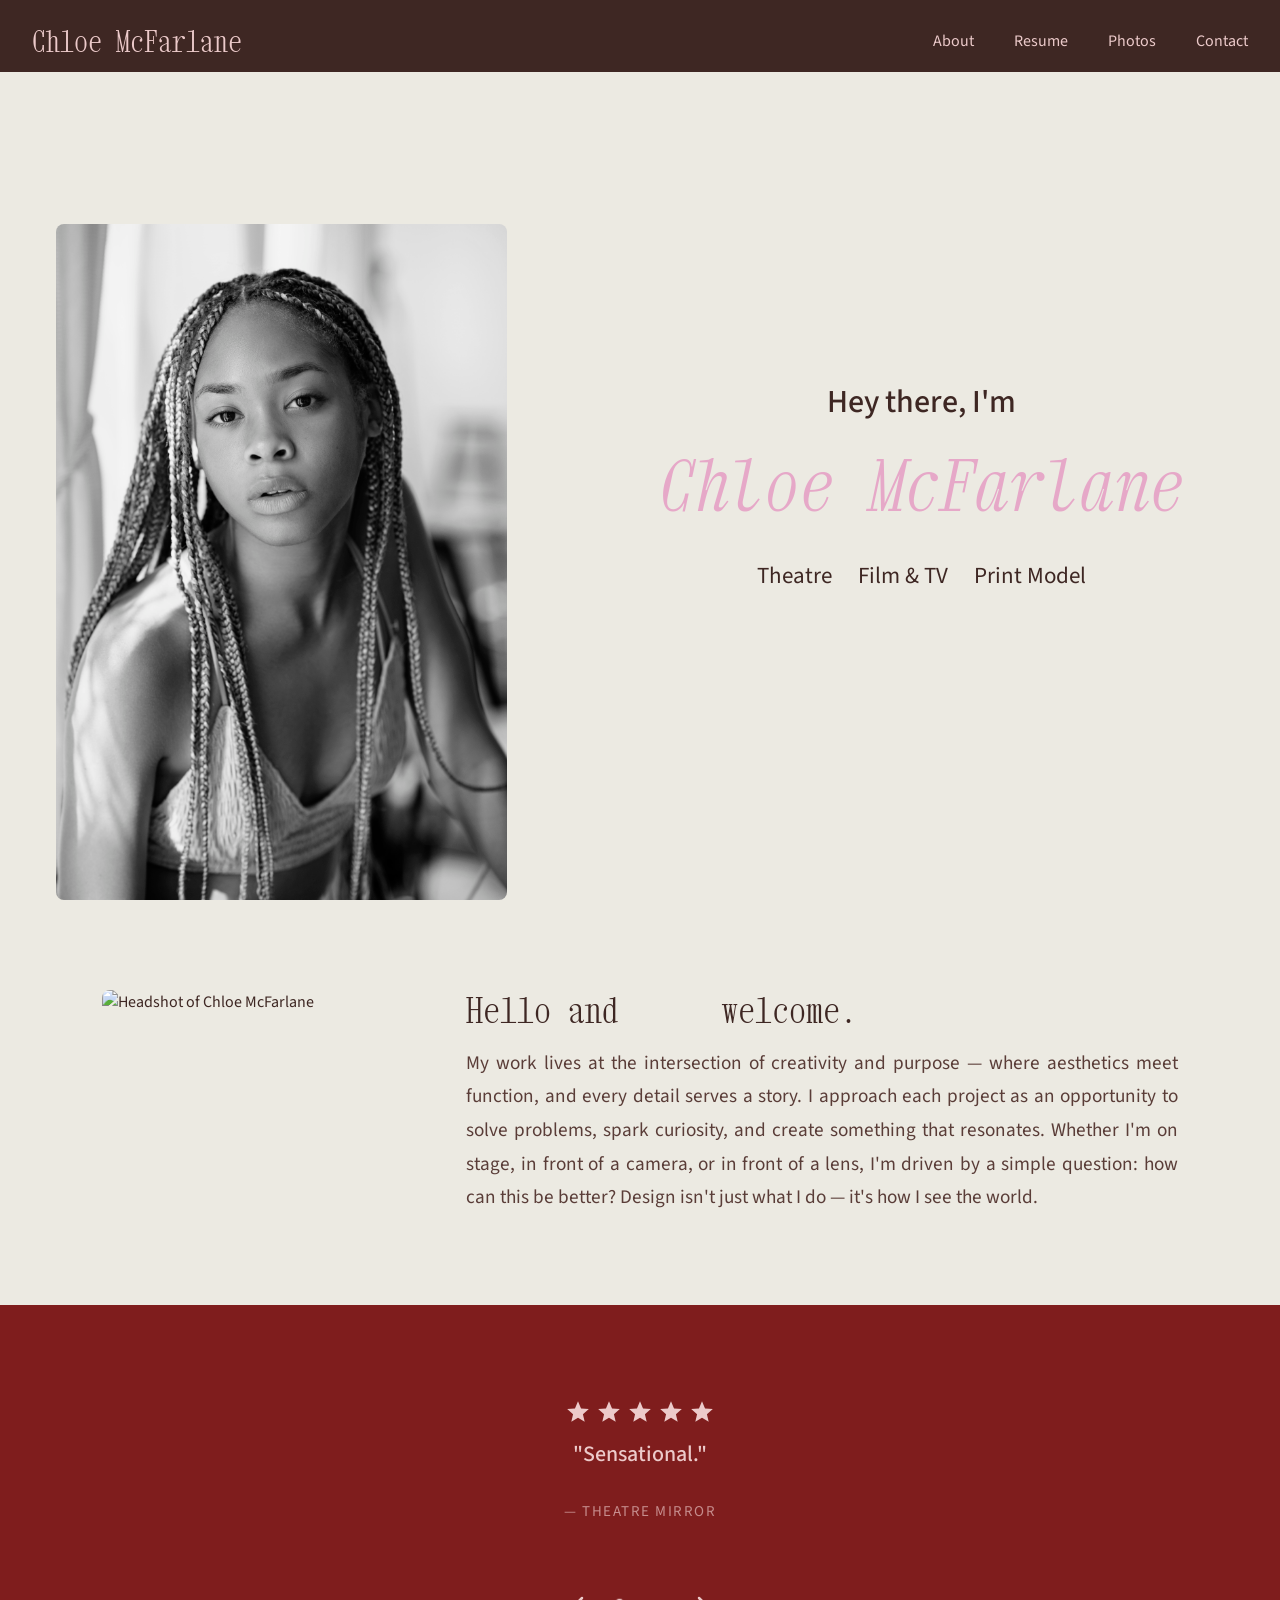
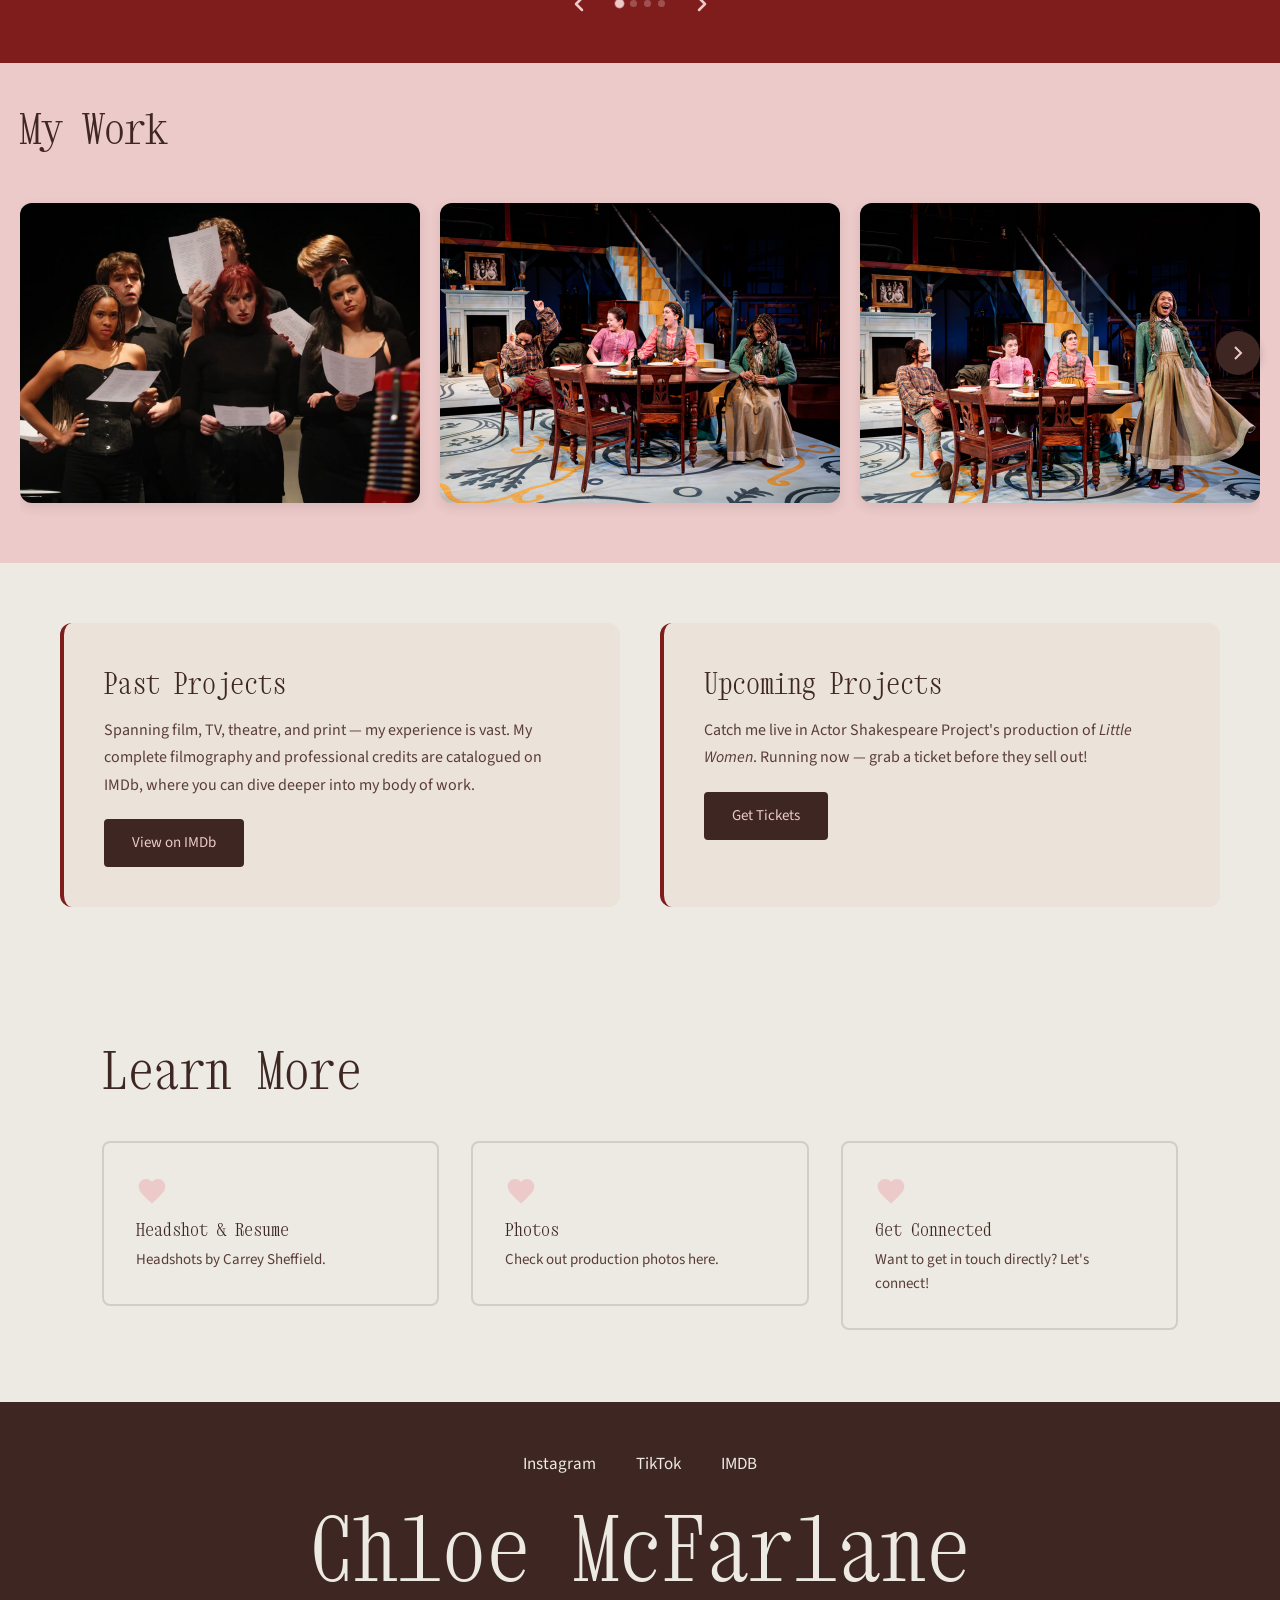
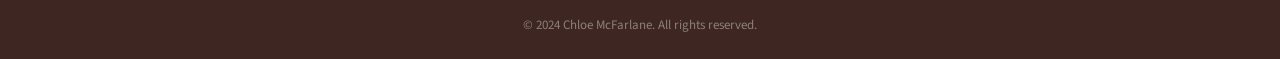
==== commit dbeae792: "Media upload and styling updates for photos page - Feb 22 2026" ====
--- a/index.html
+++ b/index.html
@@ -103,6 +103,30 @@
                     <cite>— Broadway World</cite>
                 </div>
 
+                <div class="testimonial-card">
+                    <div class="t-stars">
+                        <svg viewBox="0 0 48 48"><path d="M11.65 44L14.9 29.95L4 20.5L18.4 19.25L24 6L29.6 19.25L44 20.5L33.1 29.95L36.35 44L24 36.55Z" fill="#ECCACA"/></svg>
+                        <svg viewBox="0 0 48 48"><path d="M11.65 44L14.9 29.95L4 20.5L18.4 19.25L24 6L29.6 19.25L44 20.5L33.1 29.95L36.35 44L24 36.55Z" fill="#ECCACA"/></svg>
+                        <svg viewBox="0 0 48 48"><path d="M11.65 44L14.9 29.95L4 20.5L18.4 19.25L24 6L29.6 19.25L44 20.5L33.1 29.95L36.35 44L24 36.55Z" fill="#ECCACA"/></svg>
+                        <svg viewBox="0 0 48 48"><path d="M11.65 44L14.9 29.95L4 20.5L18.4 19.25L24 6L29.6 19.25L44 20.5L33.1 29.95L36.35 44L24 36.55Z" fill="#ECCACA"/></svg>
+                        <svg viewBox="0 0 48 48"><path d="M11.65 44L14.9 29.95L4 20.5L18.4 19.25L24 6L29.6 19.25L44 20.5L33.1 29.95L36.35 44L24 36.55Z" fill="#ECCACA"/></svg>
+                    </div>
+                    <blockquote>"wonderfully dramatic and fantastically skillful"</blockquote>
+                    <cite>— Wbur</cite>
+                </div>
+
+                <div class="testimonial-card">
+                    <div class="t-stars">
+                        <svg viewBox="0 0 48 48"><path d="M11.65 44L14.9 29.95L4 20.5L18.4 19.25L24 6L29.6 19.25L44 20.5L33.1 29.95L36.35 44L24 36.55Z" fill="#ECCACA"/></svg>
+                        <svg viewBox="0 0 48 48"><path d="M11.65 44L14.9 29.95L4 20.5L18.4 19.25L24 6L29.6 19.25L44 20.5L33.1 29.95L36.35 44L24 36.55Z" fill="#ECCACA"/></svg>
+                        <svg viewBox="0 0 48 48"><path d="M11.65 44L14.9 29.95L4 20.5L18.4 19.25L24 6L29.6 19.25L44 20.5L33.1 29.95L36.35 44L24 36.55Z" fill="#ECCACA"/></svg>
+                        <svg viewBox="0 0 48 48"><path d="M11.65 44L14.9 29.95L4 20.5L18.4 19.25L24 6L29.6 19.25L44 20.5L33.1 29.95L36.35 44L24 36.55Z" fill="#ECCACA"/></svg>
+                        <svg viewBox="0 0 48 48"><path d="M11.65 44L14.9 29.95L4 20.5L18.4 19.25L24 6L29.6 19.25L44 20.5L33.1 29.95L36.35 44L24 36.55Z" fill="#ECCACA"/></svg>
+                    </div>
+                    <blockquote>"Spoiled, melodramatic, and FUNNY!  She offers us a lifeline to the wisdom and warmth of the source material"</blockquote>
+                    <cite>— Joyce's Choices</cite>
+                </div>
+
             </div>
 
             <!-- Controls: arrow · dots · arrow -->
@@ -113,6 +137,8 @@
                 <div class="t-dots">
                     <button class="t-dot active" data-index="0" aria-label="Testimonial 1"></button>
                     <button class="t-dot" data-index="1" aria-label="Testimonial 2"></button>
+                    <button class="t-dot" data-index="2" aria-label="Testimonial 3"></button>
+                    <button class="t-dot" data-index="3" aria-label="Testimonial 4"></button>
                 </div>
                 <button class="t-btn" id="tNext" aria-label="Next">
                     <svg viewBox="0 0 24 24" fill="none" stroke="#ECCACA" stroke-width="2.5" stroke-linecap="round" stroke-linejoin="round"><polyline points="9 18 15 12 9 6"/></svg>
@@ -130,27 +156,23 @@
                 <div class="scroll-container" id="scrollContainer">
 
                     <div class="image-card">
-                        <img data-src="/src/CMProductionPhotoLB.jpg" alt="Chloe McFarlane — Little Women" class="lazy-image" width="400" height="300">
-                        <div class="image-loader"></div>
-                    </div>
-                    <div class="image-card">
-                        <img data-src="/src/CMprodphoto2.jpg" alt="Chloe McFarlane — Production" class="lazy-image" width="400" height="300">
-                        <div class="image-loader"></div>
-                    </div>
-                    <div class="image-card">
-                        <img data-src="/src/Headshot1.jpg" alt="Chloe McFarlane Headshot" class="lazy-image" width="400" height="300">
-                        <div class="image-loader"></div>
-                    </div>
-                    <div class="image-card">
-                        <img data-src="/src/Headshot2.jpg" alt="Chloe McFarlane Headshot" class="lazy-image" width="400" height="300">
-                        <div class="image-loader"></div>
-                    </div>
-                    <div class="image-card">
-                        <img data-src="/src/Headshot3.jpg" alt="Chloe McFarlane Headshot" class="lazy-image" width="400" height="300">
-                        <div class="image-loader"></div>
-                    </div>
-                    <div class="image-card">
-                        <img data-src="/src/Headshot4.jpg" alt="Chloe McFarlane" class="lazy-image" width="400" height="300">
+                        <img data-src="/src/CMProductionPhotoLB.jpg" alt="Chloe McFarlane — La Bete" class="lazy-image" width="400" height="300">
+                        <div class="image-loader"></div>
+                    </div>
+                    <div class="image-card">
+                        <img data-src="/src/LWprodphotos1.jpg" alt="Chloe McFarlane — Little Women" class="lazy-image" width="400" height="300">
+                        <div class="image-loader"></div>
+                    </div>
+                    <div class="image-card">
+                        <img data-src="/src/LWprodphotos2.jpg" alt="Chloe McFarlane — Little Women" class="lazy-image" width="400" height="300">
+                        <div class="image-loader"></div>
+                    </div>
+                    <div class="image-card">
+                        <img data-src="/src/LWprodphotos3.jpg" alt="Chloe McFarlane — Little Women" class="lazy-image" width="400" height="300">
+                        <div class="image-loader"></div>
+                    </div>
+                    <div class="image-card">
+                        <img data-src="/src/TGprodphoto1.jpg" alt="Chloe McFarlane — Top Girls" class="lazy-image" width="400" height="300">
                         <div class="image-loader"></div>
                     </div>
 
@@ -187,7 +209,7 @@
             <div class="whats-next">
                 <section>
                     <header>Upcoming Projects</header>
-                    <p>Catch me live in Actor Shakespeare Project's production of <em>Little Women</em>. Running soon — grab a ticket before they sell out!</p>
+                    <p>Catch me live in Actor Shakespeare Project's production of <em>Little Women</em>. Running now — grab a ticket before they sell out!</p>
                     <a href="https://www.actorsshakespeareproject.org/plays-events/little-women/" class="btn btn-primary">Get Tickets</a>
                 </section>
             </div>
@@ -214,7 +236,7 @@
                         <path d="M12 21.35l-1.45-1.32C5.4 15.36 2 12.28 2 8.5 2 5.42 4.42 3 7.5 3c1.74 0 3.41.81 4.5 2.09C13.09 3.81 14.76 3 16.5 3 19.58 3 22 5.42 22 8.5c0 3.78-3.4 6.86-8.55 11.54L12 21.35z" fill="#eccaca"/>
                     </svg>
                     <h5>Photos</h5>
-                    <p>See me in action. Check out production photos here.</p>
+                    <p>Check out production photos here.</p>
                 </div>
                 </a>
 
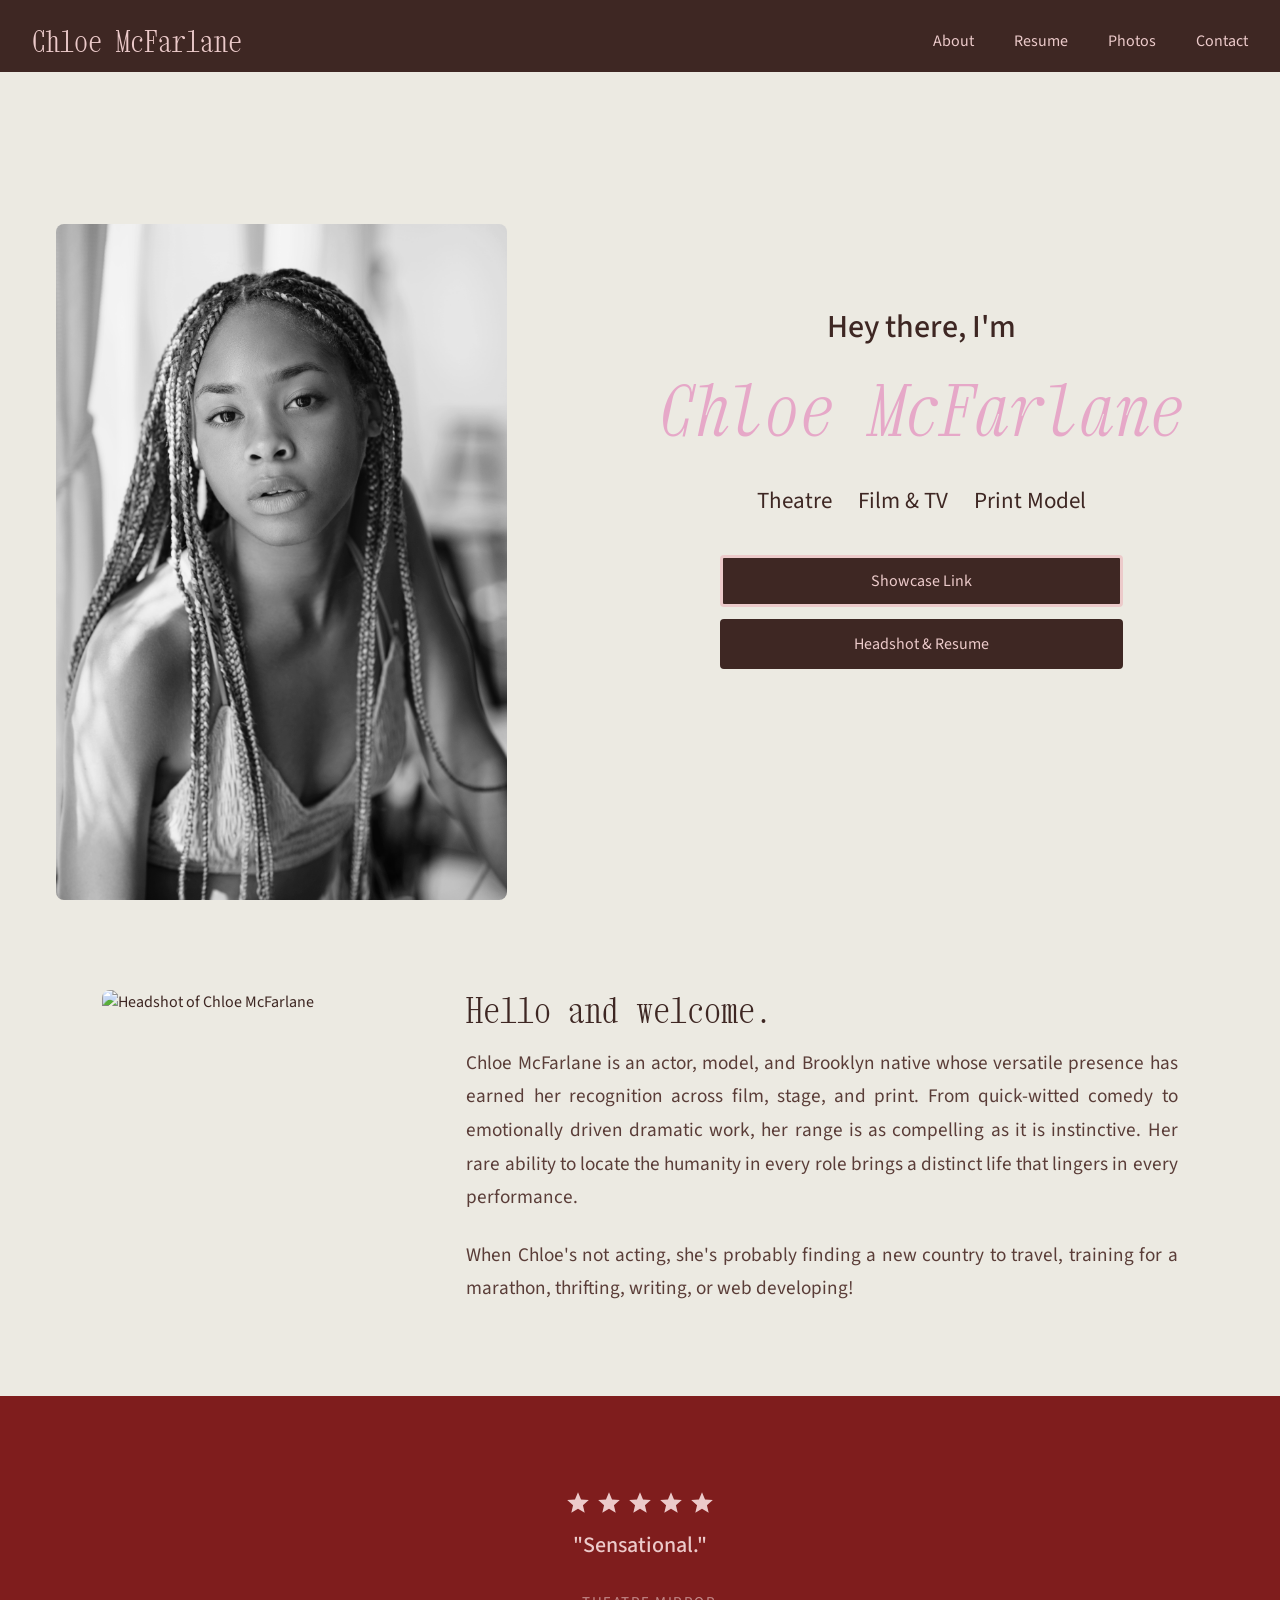
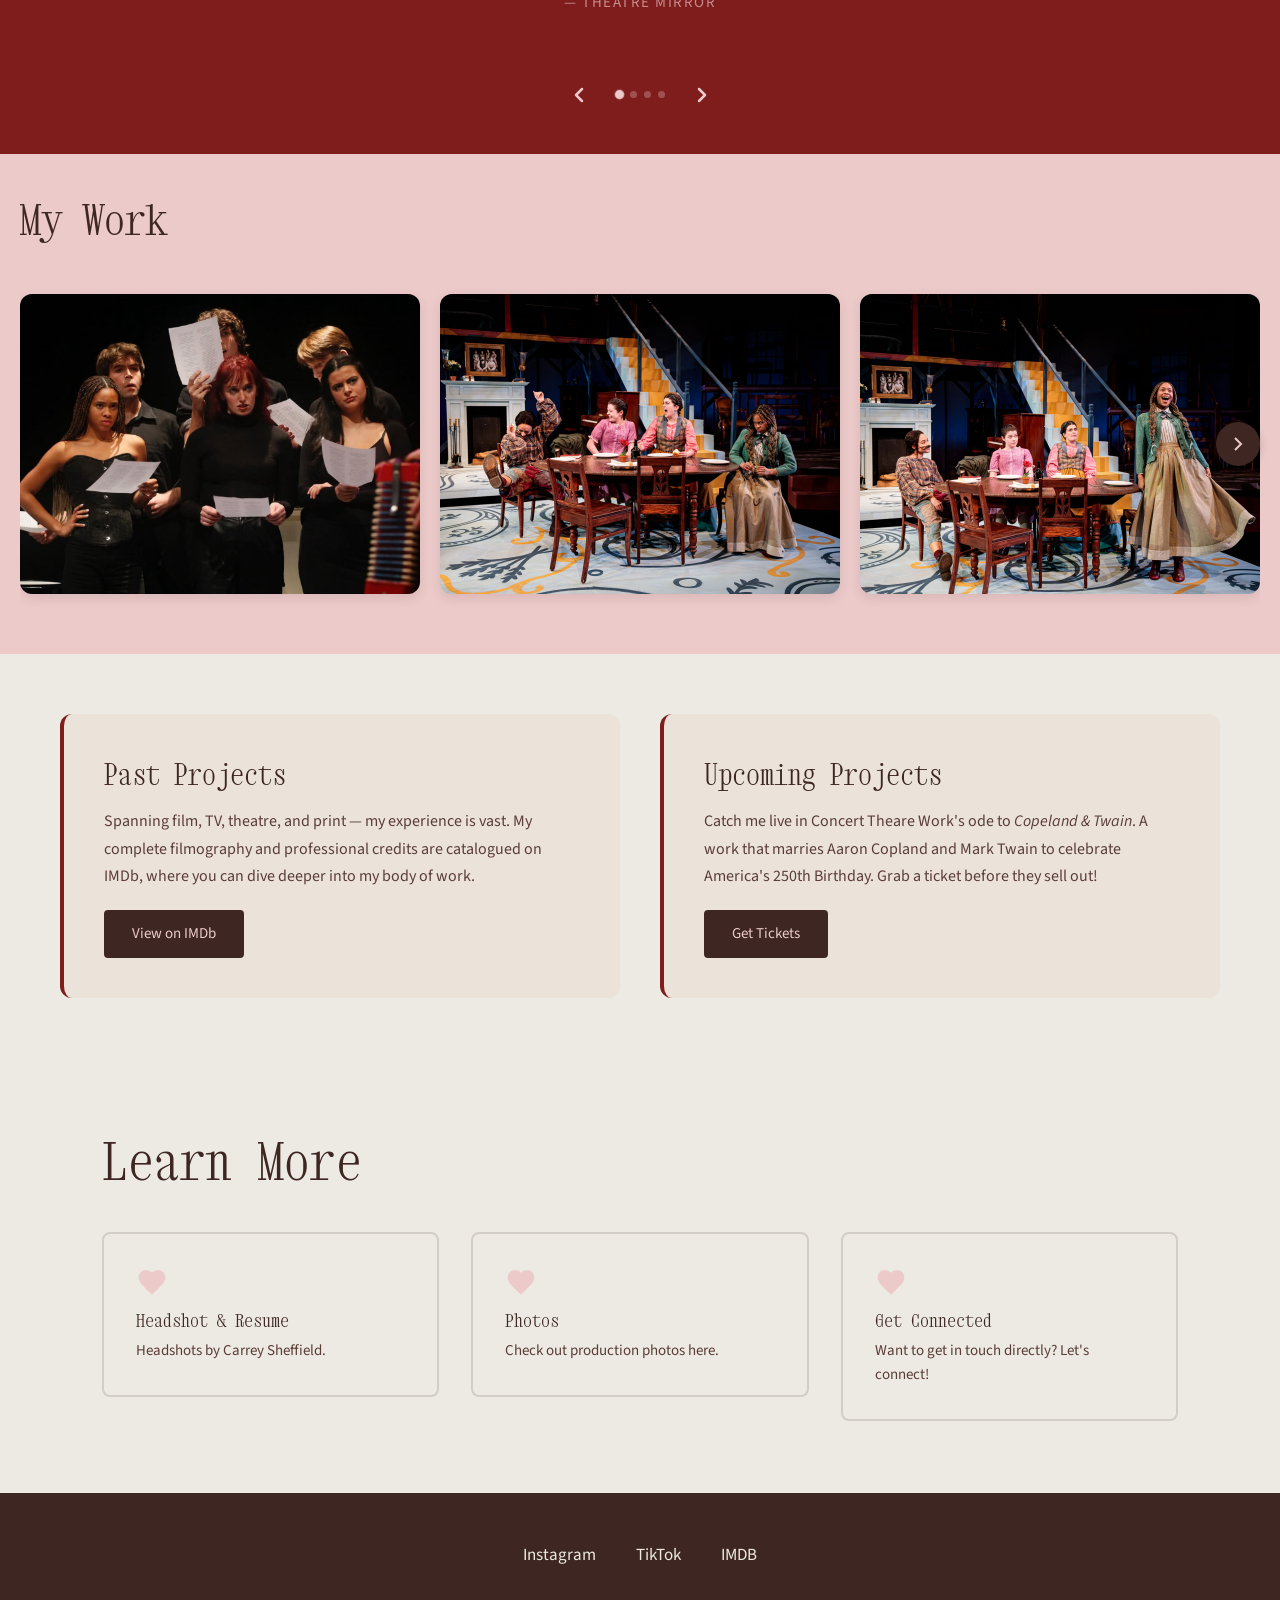
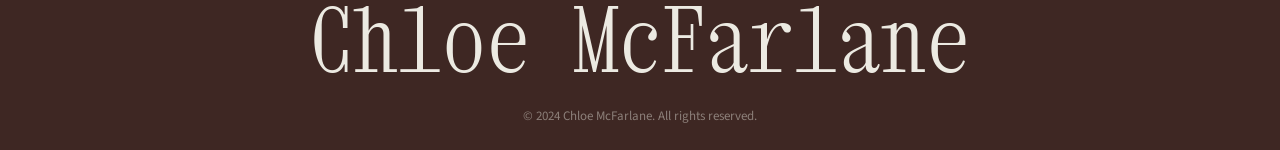
==== commit afc2d975: "Routine Updates - May 4th, 2024" ====
--- a/index.html
+++ b/index.html
@@ -55,6 +55,10 @@
                     <span class="role-item">Film &amp; TV</span>
                     <span class="role-item">Print Model</span>
                 </div>
+                <div class="dir-buttons">
+                    <a id="showcase-link" href="https://www.bu.edu/cfa/theatre/showcase/chloe-mcfarlane/"> Showcase Link</a>
+                    <a id="hero-headshot-resume" href="/src/ChloeMcFarlaneResume.pdf"> Headshot & Resume</a>
+                </div>
             </div>
         </section>
 
@@ -64,8 +68,10 @@
                 <img class="headshot" src="/src/Headshot2.jpg" alt="Headshot of Chloe McFarlane" loading="lazy" />
             </div>
             <section>
-                <header id="about">Hello and &nbsp;&nbsp;&nbsp;&nbsp; welcome.</header>
-                <p>My work lives at the intersection of creativity and purpose — where aesthetics meet function, and every detail serves a story. I approach each project as an opportunity to solve problems, spark curiosity, and create something that resonates. Whether I'm on stage, in front of a camera, or in front of a lens, I'm driven by a simple question: how can this be better? Design isn't just what I do — it's how I see the world.</p>
+                <header class="scroll-reveal scroll-reveal-right" id="about">Hello and welcome.</header>
+                <p>Chloe McFarlane is an actor, model, and Brooklyn native whose versatile presence has earned her recognition across film, stage, and print. From quick-witted comedy to emotionally driven dramatic work, her range is as compelling as it is instinctive. Her rare ability to locate the humanity in every role brings a distinct life that lingers in every performance.</p> <br>
+
+                <p> When Chloe's not acting, she's probably finding a new country to travel, training for a marathon, thrifting, writing, or web developing!</p>
             </section>
         </div>
 
@@ -209,8 +215,8 @@
             <div class="whats-next">
                 <section>
                     <header>Upcoming Projects</header>
-                    <p>Catch me live in Actor Shakespeare Project's production of <em>Little Women</em>. Running now — grab a ticket before they sell out!</p>
-                    <a href="https://www.actorsshakespeareproject.org/plays-events/little-women/" class="btn btn-primary">Get Tickets</a>
+                    <p>Catch me live in Concert Theare Work's ode to <em>Copeland & Twain</em>. A work that marries Aaron Copland and Mark Twain to celebrate America's 250th Birthday. Grab a ticket before they sell out!</p>
+                    <a href="https://www.mso.org/concerts/copland-and-twain/" class="btn btn-primary">Get Tickets</a>
                 </section>
             </div>
 
--- a/css/style-index.css
+++ b/css/style-index.css
@@ -489,6 +489,40 @@
        background-color: #d4b5b5 !important;
        border-color: #3E2723 !important;
        color: #3E2723;
+   }
+
+   .dir-buttons{
+    padding-top: 1rem;
+    display: flex;
+    flex-direction: column;
+    gap: 12px;
+    align-items: center;
+    text-align: center;
+    width: 65%;
+   }
+
+   .dir-buttons a {
+    width: 100%;
+    margin: auto;
+    border: 2px solid #3E2723;
+    border-radius: 4px;
+    font-family: "Source Sans 3", sans-serif;
+    font-size: 16px;
+    padding: 11px 26px;
+    background-color: #3E2723;
+    color: #eccaca;
+    animation: fadeInUp 0.8s cubic-bezier(0, 0, 0, 0.78) .9s both;
+   }
+
+   #showcase-link{
+    border: 3px solid #eccaca !important;
+   }
+
+   .dir-buttons a:hover {
+    background-color: #eccaca;
+    color: #3E2723;
+    border-color: #3E2723;
+    transition: background 0.25s ease, color 0.25s ease, border-color 0.25s ease;
    }
    
    /* ========================================
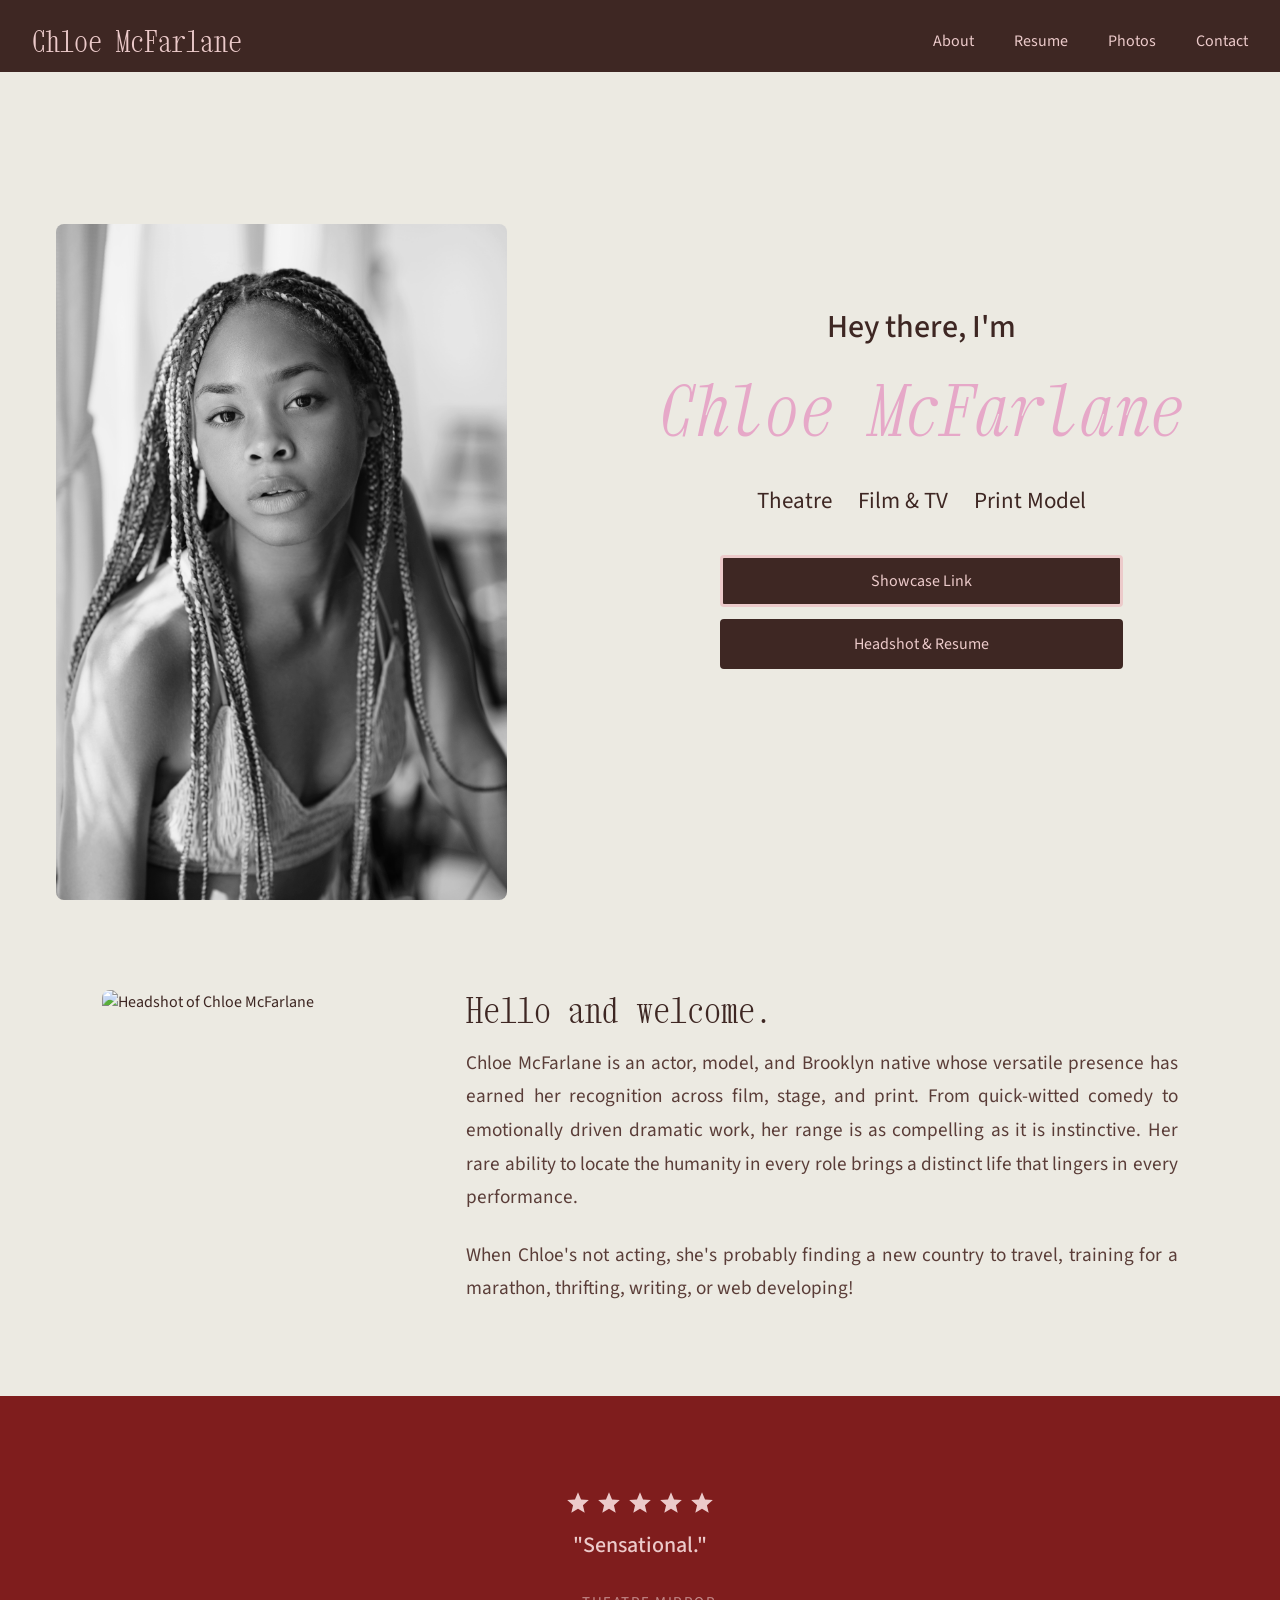
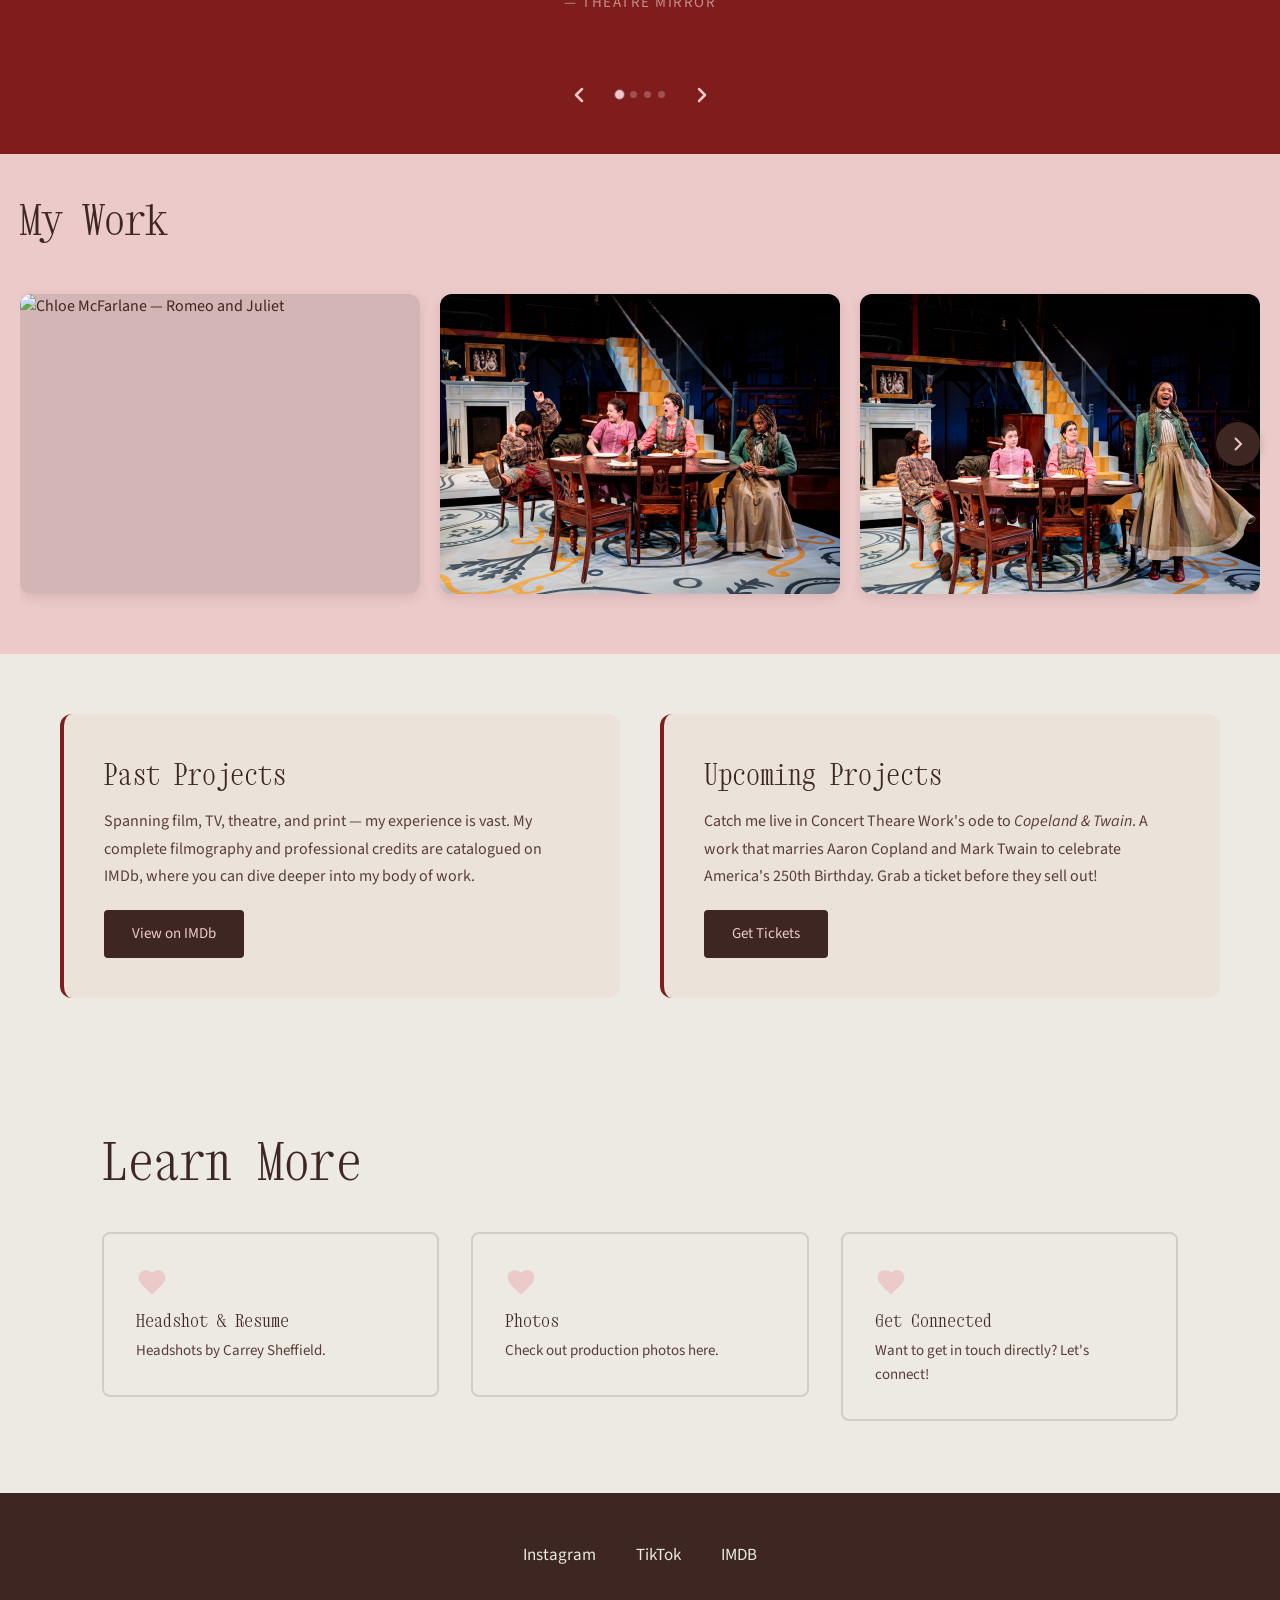
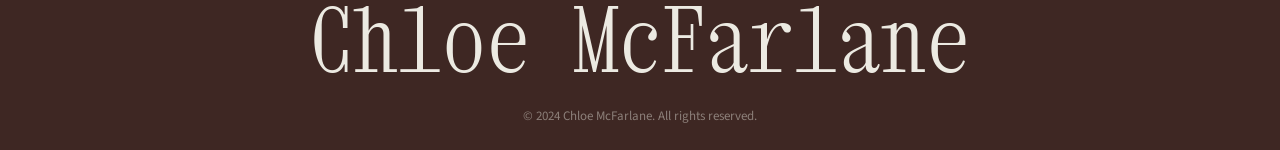
==== commit 31b52568: "Update info - July 4, 2026" ====
--- a/index.html
+++ b/index.html
@@ -153,8 +153,7 @@
         </div>
 
         <!-- ===================== MY WORK — SCROLLING GALLERY =====================
-             Exact same structure as Jordan Berke's site.
-             .divider wrapper > .gallery-wrapper > .scroll-container > .image-card
+\
         ============================================================ -->
         <div class="divider">
             <h2 class="my-work-title">My Work</h2>
@@ -162,7 +161,7 @@
                 <div class="scroll-container" id="scrollContainer">
 
                     <div class="image-card">
-                        <img data-src="/src/CMProductionPhotoLB.jpg" alt="Chloe McFarlane — La Bete" class="lazy-image" width="400" height="300">
+                        <img data-src="/src/RJprodphoto2.jpg" alt="Chloe McFarlane — Romeo and Juliet" class="lazy-image" width="400" height="300">
                         <div class="image-loader"></div>
                     </div>
                     <div class="image-card">
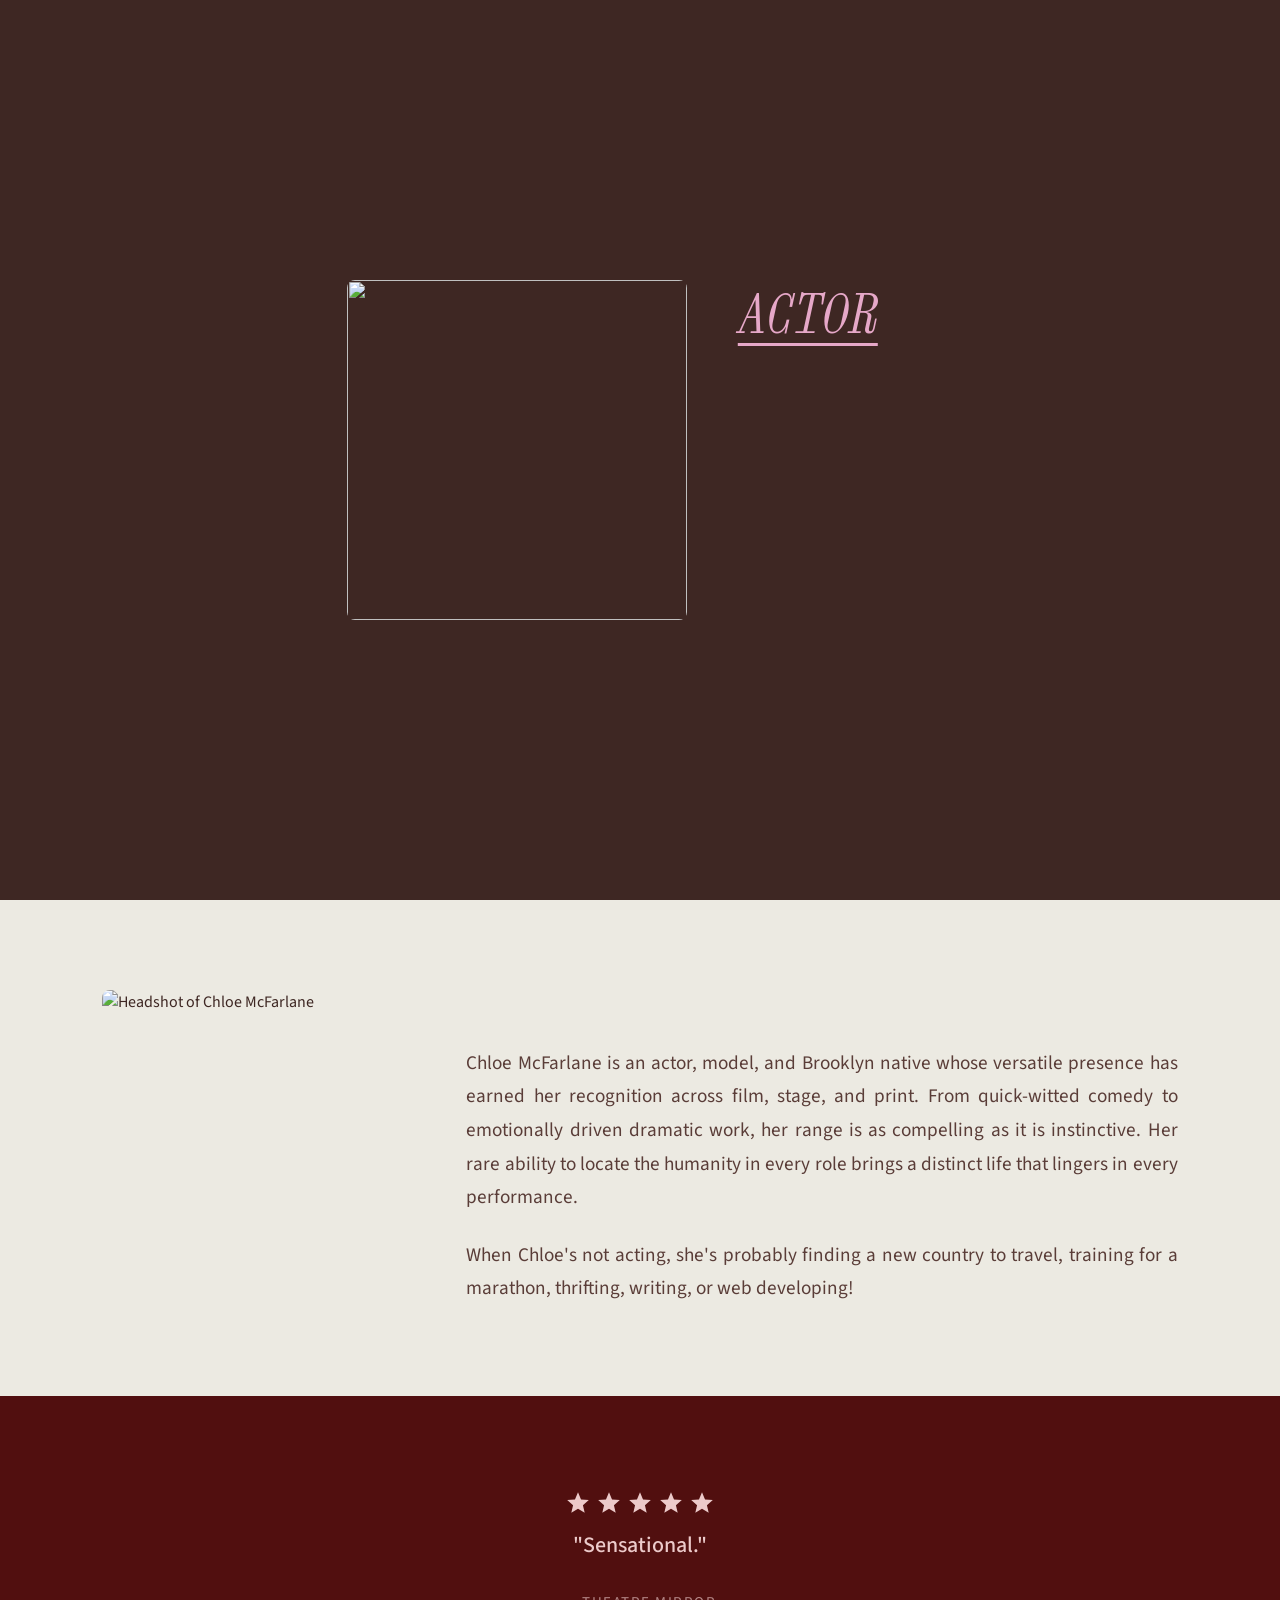
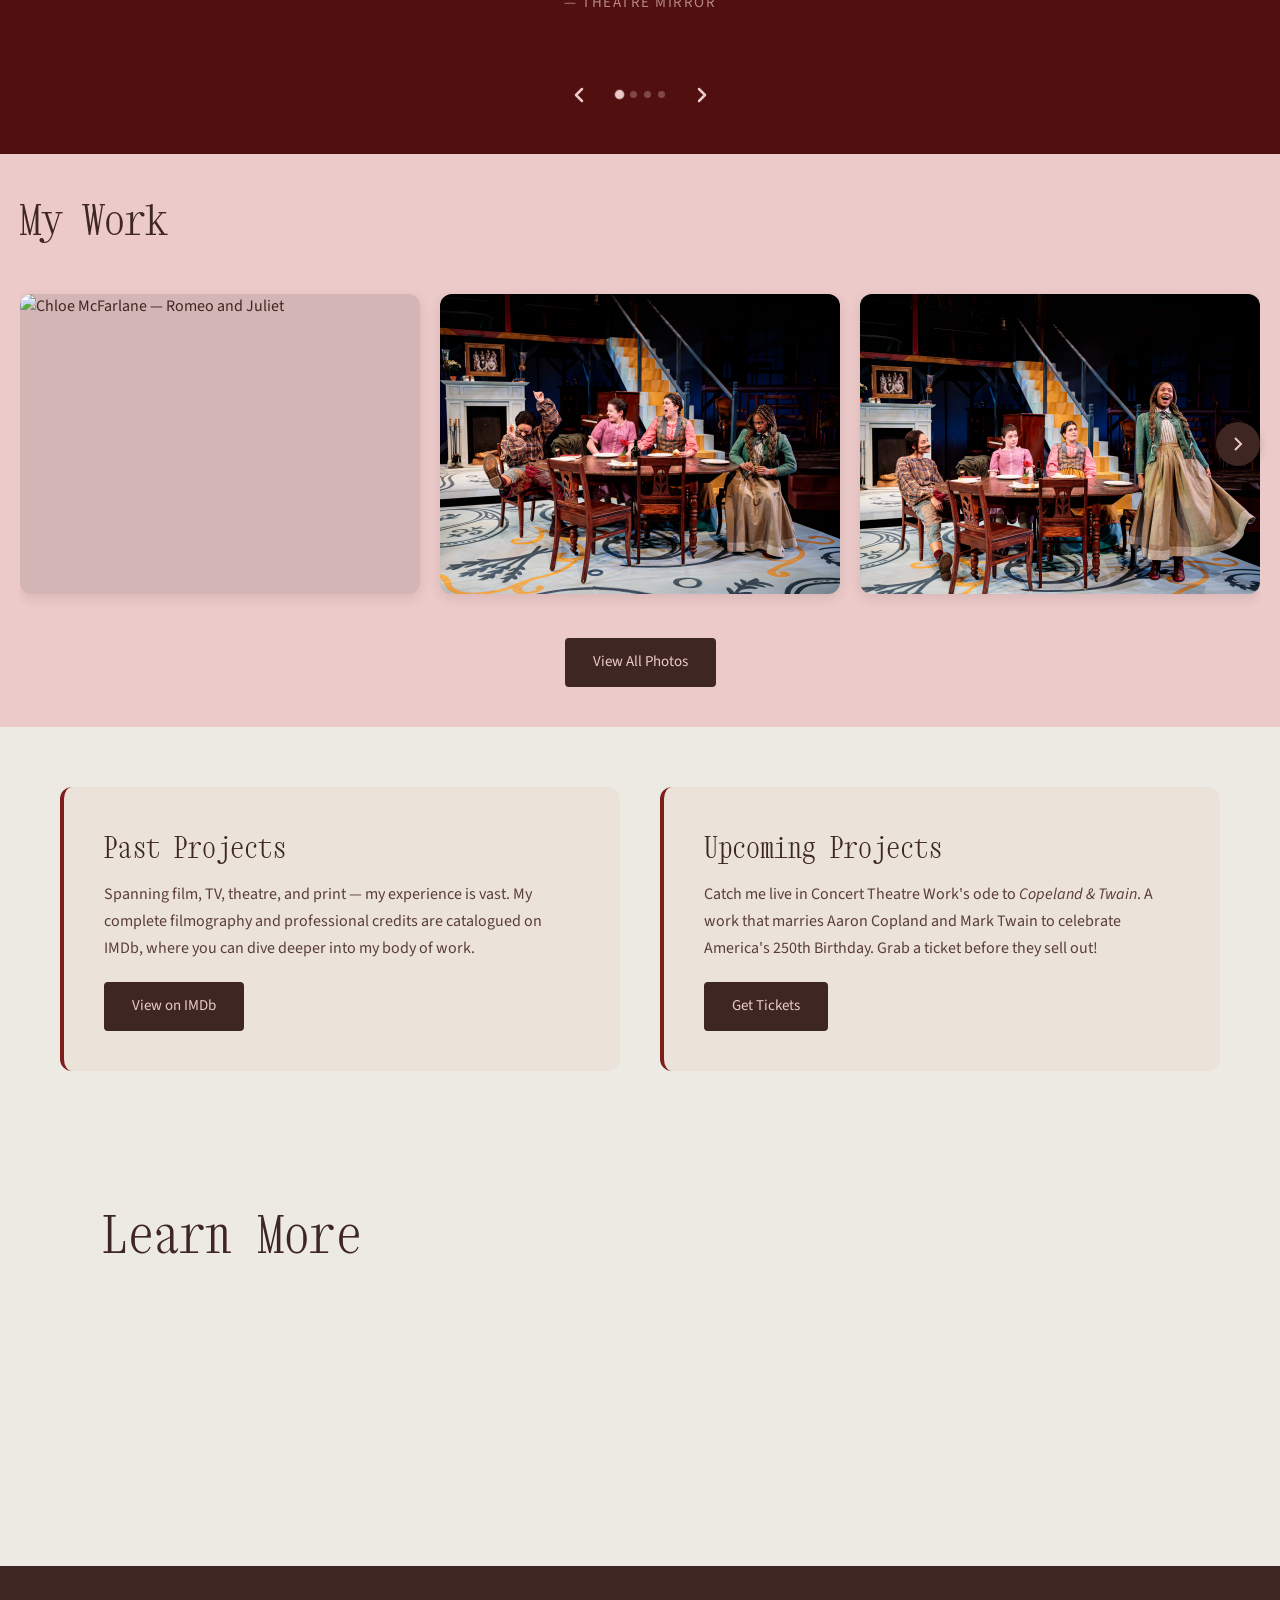
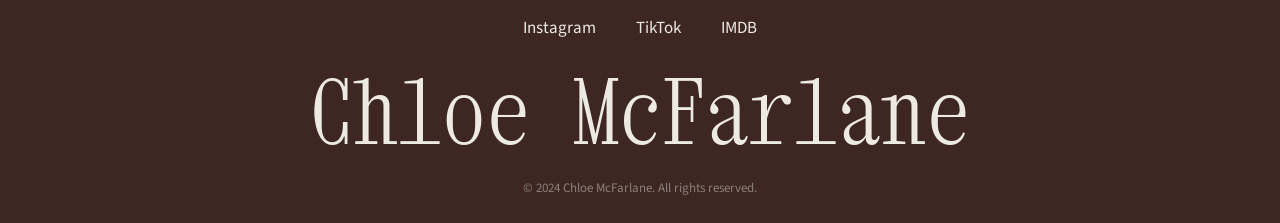
==== commit 54e453d6: "Updates to acting website / clean up - Nov 7, 2026" ====
--- a/index.html
+++ b/index.html
@@ -8,12 +8,40 @@
     <link rel="preconnect" href="https://fonts.googleapis.com">
     <link rel="preconnect" href="https://fonts.gstatic.com" crossorigin>
     <link href="https://cdn.jsdelivr.net/npm/bootstrap@5.3.2/dist/css/bootstrap.min.css" rel="stylesheet" integrity="sha384-T3c6CoIi6uLrA9TneNEoa7RxnatzjcDSCmG1MXxSR1GAsXEV/Dwwykc2MPK8M2HN" crossorigin="anonymous" />
-    <link rel="stylesheet" href="/css/style-index.css" />
+    <link rel="stylesheet" href="/css/style-index.css?v=3" />
+    <!-- Load screen: switch it on before first paint so the page never flashes.
+         Skipped for people who prefer reduced motion. The timeout is a failsafe. -->
+    <script>
+        (function () {
+            var root = document.documentElement;
+            if (window.matchMedia && matchMedia('(prefers-reduced-motion: reduce)').matches) return;
+            root.classList.add('is-loading');
+            setTimeout(function () {
+                if (root.classList.contains('is-loading')) {
+                    root.classList.remove('is-loading');
+                    document.dispatchEvent(new Event('preloader:done'));
+                }
+            }, 15000);
+        })();
+    </script>
     <style>
         @import url('https://fonts.googleapis.com/css2?family=Source+Sans+3:ital,wght@0,200..900;1,200..900&family=Xanh+Mono:ital@0;1&display=swap');
     </style>
 </head>
 <body>
+
+    <!-- ===================== LOAD SCREEN ===================== -->
+    <div class="preloader" id="preloader" aria-hidden="true">
+        <div class="preloader-inner">
+            <img class="preloader-photo" src="/src/Headshot2.jpg" alt="" fetchpriority="high">
+            <ul class="preloader-titles">
+                <li class="preloader-title" data-text="ACTOR"><span class="pt-typed"></span><span class="pt-caret"></span><span class="pt-rest">ACTOR</span></li>
+                <li class="preloader-title" data-text="MODEL"><span class="pt-typed"></span><span class="pt-caret"></span><span class="pt-rest">MODEL</span></li>
+                <li class="preloader-title" data-text="WRITER"><span class="pt-typed"></span><span class="pt-caret"></span><span class="pt-rest">WRITER</span></li>
+                <li class="preloader-title" data-text="CREATOR"><span class="pt-typed"></span><span class="pt-caret"></span><span class="pt-rest">CREATOR</span></li>
+            </ul>
+        </div>
+    </div>
 
     <!-- ===================== NAV ===================== -->
     <header>
@@ -56,6 +84,7 @@
                     <span class="role-item">Print Model</span>
                 </div>
                 <div class="dir-buttons">
+                    <a id="reel-link" href="https://youtu.be/RJOUPXM-Y_o" target="_blank" rel="noopener">Watch My Reel</a>
                     <a id="showcase-link" href="https://www.bu.edu/cfa/theatre/showcase/chloe-mcfarlane/"> Showcase Link</a>
                     <a id="hero-headshot-resume" href="/src/ChloeMcFarlaneResume.pdf"> Headshot & Resume</a>
                 </div>
@@ -87,11 +116,11 @@
 
                 <div class="testimonial-card active">
                     <div class="t-stars">
-                        <svg viewBox="0 0 48 48"><path d="M11.65 44L14.9 29.95L4 20.5L18.4 19.25L24 6L29.6 19.25L44 20.5L33.1 29.95L36.35 44L24 36.55Z" fill="#ECCACA"/></svg>
-                        <svg viewBox="0 0 48 48"><path d="M11.65 44L14.9 29.95L4 20.5L18.4 19.25L24 6L29.6 19.25L44 20.5L33.1 29.95L36.35 44L24 36.55Z" fill="#ECCACA"/></svg>
-                        <svg viewBox="0 0 48 48"><path d="M11.65 44L14.9 29.95L4 20.5L18.4 19.25L24 6L29.6 19.25L44 20.5L33.1 29.95L36.35 44L24 36.55Z" fill="#ECCACA"/></svg>
-                        <svg viewBox="0 0 48 48"><path d="M11.65 44L14.9 29.95L4 20.5L18.4 19.25L24 6L29.6 19.25L44 20.5L33.1 29.95L36.35 44L24 36.55Z" fill="#ECCACA"/></svg>
-                        <svg viewBox="0 0 48 48"><path d="M11.65 44L14.9 29.95L4 20.5L18.4 19.25L24 6L29.6 19.25L44 20.5L33.1 29.95L36.35 44L24 36.55Z" fill="#ECCACA"/></svg>
+                        <svg viewBox="0 0 48 48"><path d="M11.65 44L14.9 29.95L4 20.5L18.4 19.25L24 6L29.6 19.25L44 20.5L33.1 29.95L36.35 44L24 36.55Z"/></svg>
+                        <svg viewBox="0 0 48 48"><path d="M11.65 44L14.9 29.95L4 20.5L18.4 19.25L24 6L29.6 19.25L44 20.5L33.1 29.95L36.35 44L24 36.55Z"/></svg>
+                        <svg viewBox="0 0 48 48"><path d="M11.65 44L14.9 29.95L4 20.5L18.4 19.25L24 6L29.6 19.25L44 20.5L33.1 29.95L36.35 44L24 36.55Z"/></svg>
+                        <svg viewBox="0 0 48 48"><path d="M11.65 44L14.9 29.95L4 20.5L18.4 19.25L24 6L29.6 19.25L44 20.5L33.1 29.95L36.35 44L24 36.55Z"/></svg>
+                        <svg viewBox="0 0 48 48"><path d="M11.65 44L14.9 29.95L4 20.5L18.4 19.25L24 6L29.6 19.25L44 20.5L33.1 29.95L36.35 44L24 36.55Z"/></svg>
                     </div>
                     <blockquote>"Sensational."</blockquote>
                     <cite>— Theatre Mirror</cite>
@@ -99,11 +128,11 @@
 
                 <div class="testimonial-card">
                     <div class="t-stars">
-                        <svg viewBox="0 0 48 48"><path d="M11.65 44L14.9 29.95L4 20.5L18.4 19.25L24 6L29.6 19.25L44 20.5L33.1 29.95L36.35 44L24 36.55Z" fill="#ECCACA"/></svg>
-                        <svg viewBox="0 0 48 48"><path d="M11.65 44L14.9 29.95L4 20.5L18.4 19.25L24 6L29.6 19.25L44 20.5L33.1 29.95L36.35 44L24 36.55Z" fill="#ECCACA"/></svg>
-                        <svg viewBox="0 0 48 48"><path d="M11.65 44L14.9 29.95L4 20.5L18.4 19.25L24 6L29.6 19.25L44 20.5L33.1 29.95L36.35 44L24 36.55Z" fill="#ECCACA"/></svg>
-                        <svg viewBox="0 0 48 48"><path d="M11.65 44L14.9 29.95L4 20.5L18.4 19.25L24 6L29.6 19.25L44 20.5L33.1 29.95L36.35 44L24 36.55Z" fill="#ECCACA"/></svg>
-                        <svg viewBox="0 0 48 48"><path d="M11.65 44L14.9 29.95L4 20.5L18.4 19.25L24 6L29.6 19.25L44 20.5L33.1 29.95L36.35 44L24 36.55Z" fill="#ECCACA"/></svg>
+                        <svg viewBox="0 0 48 48"><path d="M11.65 44L14.9 29.95L4 20.5L18.4 19.25L24 6L29.6 19.25L44 20.5L33.1 29.95L36.35 44L24 36.55Z"/></svg>
+                        <svg viewBox="0 0 48 48"><path d="M11.65 44L14.9 29.95L4 20.5L18.4 19.25L24 6L29.6 19.25L44 20.5L33.1 29.95L36.35 44L24 36.55Z"/></svg>
+                        <svg viewBox="0 0 48 48"><path d="M11.65 44L14.9 29.95L4 20.5L18.4 19.25L24 6L29.6 19.25L44 20.5L33.1 29.95L36.35 44L24 36.55Z"/></svg>
+                        <svg viewBox="0 0 48 48"><path d="M11.65 44L14.9 29.95L4 20.5L18.4 19.25L24 6L29.6 19.25L44 20.5L33.1 29.95L36.35 44L24 36.55Z"/></svg>
+                        <svg viewBox="0 0 48 48"><path d="M11.65 44L14.9 29.95L4 20.5L18.4 19.25L24 6L29.6 19.25L44 20.5L33.1 29.95L36.35 44L24 36.55Z"/></svg>
                     </div>
                     <blockquote>"Shakespeare is about mastering the language while remaining emotionally available and alive. In this talented company, first-rate work abounds — and no one does that better than McFarlane."</blockquote>
                     <cite>— Broadway World</cite>
@@ -111,11 +140,11 @@
 
                 <div class="testimonial-card">
                     <div class="t-stars">
-                        <svg viewBox="0 0 48 48"><path d="M11.65 44L14.9 29.95L4 20.5L18.4 19.25L24 6L29.6 19.25L44 20.5L33.1 29.95L36.35 44L24 36.55Z" fill="#ECCACA"/></svg>
-                        <svg viewBox="0 0 48 48"><path d="M11.65 44L14.9 29.95L4 20.5L18.4 19.25L24 6L29.6 19.25L44 20.5L33.1 29.95L36.35 44L24 36.55Z" fill="#ECCACA"/></svg>
-                        <svg viewBox="0 0 48 48"><path d="M11.65 44L14.9 29.95L4 20.5L18.4 19.25L24 6L29.6 19.25L44 20.5L33.1 29.95L36.35 44L24 36.55Z" fill="#ECCACA"/></svg>
-                        <svg viewBox="0 0 48 48"><path d="M11.65 44L14.9 29.95L4 20.5L18.4 19.25L24 6L29.6 19.25L44 20.5L33.1 29.95L36.35 44L24 36.55Z" fill="#ECCACA"/></svg>
-                        <svg viewBox="0 0 48 48"><path d="M11.65 44L14.9 29.95L4 20.5L18.4 19.25L24 6L29.6 19.25L44 20.5L33.1 29.95L36.35 44L24 36.55Z" fill="#ECCACA"/></svg>
+                        <svg viewBox="0 0 48 48"><path d="M11.65 44L14.9 29.95L4 20.5L18.4 19.25L24 6L29.6 19.25L44 20.5L33.1 29.95L36.35 44L24 36.55Z"/></svg>
+                        <svg viewBox="0 0 48 48"><path d="M11.65 44L14.9 29.95L4 20.5L18.4 19.25L24 6L29.6 19.25L44 20.5L33.1 29.95L36.35 44L24 36.55Z"/></svg>
+                        <svg viewBox="0 0 48 48"><path d="M11.65 44L14.9 29.95L4 20.5L18.4 19.25L24 6L29.6 19.25L44 20.5L33.1 29.95L36.35 44L24 36.55Z"/></svg>
+                        <svg viewBox="0 0 48 48"><path d="M11.65 44L14.9 29.95L4 20.5L18.4 19.25L24 6L29.6 19.25L44 20.5L33.1 29.95L36.35 44L24 36.55Z"/></svg>
+                        <svg viewBox="0 0 48 48"><path d="M11.65 44L14.9 29.95L4 20.5L18.4 19.25L24 6L29.6 19.25L44 20.5L33.1 29.95L36.35 44L24 36.55Z"/></svg>
                     </div>
                     <blockquote>"wonderfully dramatic and fantastically skillful"</blockquote>
                     <cite>— Wbur</cite>
@@ -123,11 +152,11 @@
 
                 <div class="testimonial-card">
                     <div class="t-stars">
-                        <svg viewBox="0 0 48 48"><path d="M11.65 44L14.9 29.95L4 20.5L18.4 19.25L24 6L29.6 19.25L44 20.5L33.1 29.95L36.35 44L24 36.55Z" fill="#ECCACA"/></svg>
-                        <svg viewBox="0 0 48 48"><path d="M11.65 44L14.9 29.95L4 20.5L18.4 19.25L24 6L29.6 19.25L44 20.5L33.1 29.95L36.35 44L24 36.55Z" fill="#ECCACA"/></svg>
-                        <svg viewBox="0 0 48 48"><path d="M11.65 44L14.9 29.95L4 20.5L18.4 19.25L24 6L29.6 19.25L44 20.5L33.1 29.95L36.35 44L24 36.55Z" fill="#ECCACA"/></svg>
-                        <svg viewBox="0 0 48 48"><path d="M11.65 44L14.9 29.95L4 20.5L18.4 19.25L24 6L29.6 19.25L44 20.5L33.1 29.95L36.35 44L24 36.55Z" fill="#ECCACA"/></svg>
-                        <svg viewBox="0 0 48 48"><path d="M11.65 44L14.9 29.95L4 20.5L18.4 19.25L24 6L29.6 19.25L44 20.5L33.1 29.95L36.35 44L24 36.55Z" fill="#ECCACA"/></svg>
+                        <svg viewBox="0 0 48 48"><path d="M11.65 44L14.9 29.95L4 20.5L18.4 19.25L24 6L29.6 19.25L44 20.5L33.1 29.95L36.35 44L24 36.55Z"/></svg>
+                        <svg viewBox="0 0 48 48"><path d="M11.65 44L14.9 29.95L4 20.5L18.4 19.25L24 6L29.6 19.25L44 20.5L33.1 29.95L36.35 44L24 36.55Z"/></svg>
+                        <svg viewBox="0 0 48 48"><path d="M11.65 44L14.9 29.95L4 20.5L18.4 19.25L24 6L29.6 19.25L44 20.5L33.1 29.95L36.35 44L24 36.55Z"/></svg>
+                        <svg viewBox="0 0 48 48"><path d="M11.65 44L14.9 29.95L4 20.5L18.4 19.25L24 6L29.6 19.25L44 20.5L33.1 29.95L36.35 44L24 36.55Z"/></svg>
+                        <svg viewBox="0 0 48 48"><path d="M11.65 44L14.9 29.95L4 20.5L18.4 19.25L24 6L29.6 19.25L44 20.5L33.1 29.95L36.35 44L24 36.55Z"/></svg>
                     </div>
                     <blockquote>"Spoiled, melodramatic, and FUNNY!  She offers us a lifeline to the wisdom and warmth of the source material"</blockquote>
                     <cite>— Joyce's Choices</cite>
@@ -138,7 +167,7 @@
             <!-- Controls: arrow · dots · arrow -->
             <div class="testimonials-controls">
                 <button class="t-btn" id="tPrev" aria-label="Previous">
-                    <svg viewBox="0 0 24 24" fill="none" stroke="#ECCACA" stroke-width="2.5" stroke-linecap="round" stroke-linejoin="round"><polyline points="15 18 9 12 15 6"/></svg>
+                    <svg viewBox="0 0 24 24" fill="none" stroke-width="2.5" stroke-linecap="round" stroke-linejoin="round"><polyline points="15 18 9 12 15 6"/></svg>
                 </button>
                 <div class="t-dots">
                     <button class="t-dot active" data-index="0" aria-label="Testimonial 1"></button>
@@ -147,7 +176,7 @@
                     <button class="t-dot" data-index="3" aria-label="Testimonial 4"></button>
                 </div>
                 <button class="t-btn" id="tNext" aria-label="Next">
-                    <svg viewBox="0 0 24 24" fill="none" stroke="#ECCACA" stroke-width="2.5" stroke-linecap="round" stroke-linejoin="round"><polyline points="9 18 15 12 9 6"/></svg>
+                    <svg viewBox="0 0 24 24" fill="none" stroke-width="2.5" stroke-linecap="round" stroke-linejoin="round"><polyline points="9 18 15 12 9 6"/></svg>
                 </button>
             </div>
         </div>
@@ -194,6 +223,10 @@
                     </svg>
                 </button>
             </div>
+
+            <div class="work-cta">
+                <a href="photos.html" class="btn btn-primary">View All Photos</a>
+            </div>
         </div>
 
         <!-- ===================== PROJECTS =====================
@@ -211,10 +244,14 @@
                 </section>
             </div>
 
+            <!-- UPCOMING PROJECTS — nothing coming up? Either delete this whole
+                 <div class="whats-next"> block, or just add the `hidden` attribute:
+                 <div class="whats-next" hidden>. "Past Projects" will then centre
+                 itself automatically. -->
             <div class="whats-next">
                 <section>
                     <header>Upcoming Projects</header>
-                    <p>Catch me live in Concert Theare Work's ode to <em>Copeland & Twain</em>. A work that marries Aaron Copland and Mark Twain to celebrate America's 250th Birthday. Grab a ticket before they sell out!</p>
+                    <p>Catch me live in Concert Theatre Work's ode to <em>Copeland & Twain</em>. A work that marries Aaron Copland and Mark Twain to celebrate America's 250th Birthday. Grab a ticket before they sell out!</p>
                     <a href="https://www.mso.org/concerts/copland-and-twain/" class="btn btn-primary">Get Tickets</a>
                 </section>
             </div>
@@ -228,7 +265,7 @@
                 <a href="../src/ChloeMcFarlaneResume.pdf" target="_blank">
                 <div class="learn-card scroll-reveal scroll-reveal-up" data-delay="0">
                     <svg class="learn-heart" viewBox="0 0 24 24" aria-hidden="true">
-                        <path d="M12 21.35l-1.45-1.32C5.4 15.36 2 12.28 2 8.5 2 5.42 4.42 3 7.5 3c1.74 0 3.41.81 4.5 2.09C13.09 3.81 14.76 3 16.5 3 19.58 3 22 5.42 22 8.5c0 3.78-3.4 6.86-8.55 11.54L12 21.35z" fill="#eccaca"/>
+                        <path d="M12 21.35l-1.45-1.32C5.4 15.36 2 12.28 2 8.5 2 5.42 4.42 3 7.5 3c1.74 0 3.41.81 4.5 2.09C13.09 3.81 14.76 3 16.5 3 19.58 3 22 5.42 22 8.5c0 3.78-3.4 6.86-8.55 11.54L12 21.35z"/>
                     </svg>
                     <h5>Headshot &amp; Resume</h5>
                     <p>Headshots by Carrey Sheffield.</p>
@@ -238,7 +275,7 @@
                 <a href="photos.html">
                 <div class="learn-card scroll-reveal scroll-reveal-up" data-delay="100">
                     <svg class="learn-heart" viewBox="0 0 24 24" aria-hidden="true">
-                        <path d="M12 21.35l-1.45-1.32C5.4 15.36 2 12.28 2 8.5 2 5.42 4.42 3 7.5 3c1.74 0 3.41.81 4.5 2.09C13.09 3.81 14.76 3 16.5 3 19.58 3 22 5.42 22 8.5c0 3.78-3.4 6.86-8.55 11.54L12 21.35z" fill="#eccaca"/>
+                        <path d="M12 21.35l-1.45-1.32C5.4 15.36 2 12.28 2 8.5 2 5.42 4.42 3 7.5 3c1.74 0 3.41.81 4.5 2.09C13.09 3.81 14.76 3 16.5 3 19.58 3 22 5.42 22 8.5c0 3.78-3.4 6.86-8.55 11.54L12 21.35z"/>
                     </svg>
                     <h5>Photos</h5>
                     <p>Check out production photos here.</p>
@@ -248,7 +285,7 @@
                 <a href="contact.html">
                 <div class="learn-card scroll-reveal scroll-reveal-up" data-delay="200">
                     <svg class="learn-heart" viewBox="0 0 24 24" aria-hidden="true">
-                        <path d="M12 21.35l-1.45-1.32C5.4 15.36 2 12.28 2 8.5 2 5.42 4.42 3 7.5 3c1.74 0 3.41.81 4.5 2.09C13.09 3.81 14.76 3 16.5 3 19.58 3 22 5.42 22 8.5c0 3.78-3.4 6.86-8.55 11.54L12 21.35z" fill="#eccaca"/>
+                        <path d="M12 21.35l-1.45-1.32C5.4 15.36 2 12.28 2 8.5 2 5.42 4.42 3 7.5 3c1.74 0 3.41.81 4.5 2.09C13.09 3.81 14.76 3 16.5 3 19.58 3 22 5.42 22 8.5c0 3.78-3.4 6.86-8.55 11.54L12 21.35z"/>
                     </svg>
                     <h5>Get Connected</h5>
                     <p>Want to get in touch directly? Let's connect!</p>
@@ -274,6 +311,6 @@
 
     <script src="https://cdn.jsdelivr.net/npm/@popperjs/core@2.11.8/dist/umd/popper.min.js" integrity="sha384-I7E8VVD/ismYTF4hNIPjVp/Zjvgyol6VFvRkX/vR+Vc4jQkC+hVqc2pM8ODewa9r" crossorigin="anonymous" defer></script>
     <script src="https://cdn.jsdelivr.net/npm/bootstrap@5.3.2/dist/js/bootstrap.min.js" integrity="sha384-BBtl+eGJRgqQAUMxJ7pMwbEyER4l1g+O15P+16Ep7Q9Q+zqX6gSbd85u4mG4QzX+" crossorigin="anonymous" defer></script>
-    <script src="/js/index.js" defer></script>
+    <script src="/js/index.js?v=3" defer></script>
 </body>
 </html>
--- a/css/style-index.css
+++ b/css/style-index.css
@@ -1,3 +1,53 @@
+/* ========================================
+   CSS VARIABLES — COLOUR PALETTE
+   Every colour on the site lives here. Change a value once
+   and it updates everywhere. Add new colours here, never inline.
+   (This identical block is at the top of style-index.css,
+   style-photos.css and styles-contact.css — keep them in sync.)
+   ======================================== */
+   :root {
+    /* ---- Brand palette ---- */
+    --espresso:       #3E2723;   /* primary dark brown — nav, footer, buttons, headings */
+    --cream:          #ECEAE2;   /* page background / light text on dark */
+    --blush:          #eccaca;   /* signature pink — nav links, accents */
+    --blush-mid:      #e0bfbf;   /* scrollbar track */
+    --blush-deep:     #d4b5b5;   /* image placeholder, button pressed state */
+    --orchid:         #e6a8c8;   /* hero name */
+    --cocoa:          #5a3d38;   /* soft body copy */
+    --burgundy:       #510f0f;   /* testimonials background */
+    --crimson:        #7f1d1d;   /* accent borders, errors, hover states */
+    --crimson-bright: #8b1a16;   /* text-link hover */
+    --brick:          #c6302c;   /* project card tint base */
+    --sand:           #e0d8ce;   /* photo tile placeholder */
+    --parchment:      #f5f0e8;   /* contact form card */
+    --white:          #fff;      /* lightbox controls */
+
+    /* ---- Derived tints & shadows (built from the palette above) ---- */
+    --blush-muted:      color-mix(in srgb, var(--blush) 65%, transparent);   /* testimonial citation */
+    --blush-dim:        color-mix(in srgb, var(--blush) 30%, transparent);   /* inactive carousel dot */
+    --blush-faint:      color-mix(in srgb, var(--blush) 15%, transparent);   /* carousel arrow hover */
+    --blush-wash:       color-mix(in srgb, var(--blush) 35%, transparent);   /* form success background */
+    --blush-glow:       color-mix(in srgb, var(--blush) 40%, transparent);   /* input focus ring */
+    --cream-muted:      color-mix(in srgb, var(--cream) 45%, transparent);   /* footer copyright */
+    --brick-tint:       color-mix(in srgb, var(--brick) 4%, transparent);    /* project cards */
+    --crimson-tint:     color-mix(in srgb, var(--crimson) 8%, transparent);  /* form error background */
+    --crimson-border:   color-mix(in srgb, var(--crimson) 25%, transparent); /* form error border */
+    --espresso-muted:   color-mix(in srgb, var(--espresso) 45%, transparent);/* inactive filter button */
+    --espresso-glass:   color-mix(in srgb, var(--espresso) 70%, transparent);/* "View" button on photos */
+    --border-subtle:    color-mix(in srgb, var(--espresso) 14%, transparent);/* learn-more card border */
+    --border-input:     color-mix(in srgb, var(--espresso) 20%, transparent);/* form field border */
+    --shadow-soft:      color-mix(in srgb, var(--espresso) 8%, transparent);
+    --shadow-form:      color-mix(in srgb, var(--espresso) 7%, transparent);
+    --shadow-card:      color-mix(in srgb, var(--espresso) 12%, transparent);
+    --shadow-btn:       color-mix(in srgb, black 20%, transparent);
+    --shadow-drawer:    color-mix(in srgb, black 25%, transparent);
+    --shadow-photo:     color-mix(in srgb, black 60%, transparent);          /* lightbox image */
+    --scrim:            color-mix(in srgb, black 90%, transparent);          /* lightbox backdrop */
+    --white-faint:      color-mix(in srgb, var(--white) 8%, transparent);    /* lightbox button */
+    --white-soft:       color-mix(in srgb, var(--white) 18%, transparent);   /* lightbox button hover */
+    --white-border:     color-mix(in srgb, var(--white) 22%, transparent);   /* lightbox button border */
+}
+
 /* ========================================
    FONTS
    ======================================== */
@@ -27,8 +77,8 @@
    
    body {
        font-family: "Source Sans 3", sans-serif;
-       background-color: #ECEAE2;
-       color: #3E2723;
+       background-color: var(--cream);
+       color: var(--espresso);
        line-height: 1.5;
    }
    
@@ -38,6 +88,106 @@
    ul   { list-style: none; padding: 0; margin: 0; }
    main { margin-top: 72px; }
    
+/* ========================================
+   PRELOADER (load screen)
+   Sequence: brown bg fades in → headshot fades up → titles are typed
+   one by one → content fades → curtain lifts to reveal the page.
+   Timings live in index.js (CONFIG); the 0.7s values here must match.
+   ======================================== */
+html.is-loading,
+html.is-loading body { overflow: hidden; }
+
+.preloader {
+    --pl-img: clamp(130px, min(28vw, 50vh), 340px);   /* headshot size — everything scales from this */
+    --pl-gap: clamp(20px, 4vw, 64px);                 /* space between headshot and titles */
+    --pl-pad: clamp(16px, 5vw, 64px);                 /* safe margin so nothing touches the screen edge */
+
+    position: fixed;
+    inset: 0;
+    z-index: 9999;
+    display: none;
+    align-items: center;
+    justify-content: center;
+    background-color: var(--espresso);
+    animation: pl-bg 0.7s ease both;
+}
+.is-loading .preloader,
+.preloader.leaving { display: flex; }
+
+.preloader.leaving {
+    pointer-events: none;
+    animation: pl-out 0.7s ease forwards;
+}
+
+.preloader-inner {
+    display: flex;
+    align-items: center;
+    gap: var(--pl-gap);
+    padding: 0 var(--pl-pad);
+    max-width: 100%;
+    transition: opacity 0.5s ease;
+}
+.preloader.content-out .preloader-inner { opacity: 0; }
+
+/* Headshot — rounded square, same 8px radius as the hero image */
+.preloader-photo {
+    flex: 0 0 auto;
+    width: var(--pl-img);
+    height: var(--pl-img);
+    object-fit: cover;
+    object-position: center top;
+    border-radius: 8px;
+    opacity: 0;
+    transform: translateY(28px);
+    transition: opacity 0.8s ease, transform 0.8s ease;
+}
+.preloader-photo.show { opacity: 1; transform: translateY(0); }
+
+/* Titles — block is exactly as tall as the headshot, lines spaced evenly
+   top-to-bottom, font sized from the headshot so nothing can overflow. */
+.preloader-titles {
+    display: flex;
+    flex-direction: column;
+    justify-content: space-between;
+    align-items: flex-start;
+    height: var(--pl-img);
+    font-family: "Xanh Mono", monospace;
+    font-style: italic;
+    font-size: calc(var(--pl-img) / 6.2);
+    line-height: 1.2;
+    color: var(--orchid);
+    white-space: nowrap;
+}
+.preloader-title { height: 1.2em; }
+
+.pt-typed {
+    text-decoration: underline;
+    text-decoration-thickness: 0.06em;
+    text-underline-offset: 0.18em;
+}
+.pt-rest { visibility: hidden; }   /* untyped letters hold their space → zero layout shift */
+
+.pt-caret {
+    display: inline-block;
+    width: 0;
+    height: 1em;
+    margin-right: -0.08em;
+    border-right: 0.08em solid var(--orchid);
+    vertical-align: -0.12em;
+    visibility: hidden;
+}
+.typing .pt-caret { visibility: visible; animation: pl-blink 0.8s steps(1) infinite; }
+
+/* Hold the landing page's own entrance animations until the curtain lifts */
+.is-loading .greeting,
+.is-loading .hero-name,
+.is-loading .role-item,
+.is-loading .dir-buttons a { animation-play-state: paused; }
+
+@keyframes pl-bg    { from { background-color: var(--cream); } to { background-color: var(--espresso); } }
+@keyframes pl-out   { to   { opacity: 0; } }
+@keyframes pl-blink { 50%  { opacity: 0; } }
+
    /* ========================================
       NAVIGATION
       — Brand centered absolutely, links RIGHT, hamburger LEFT
@@ -47,7 +197,7 @@
        position: fixed;
        top: 0; left: 0; right: 0;
        z-index: 100;
-       background-color: #3E2723;
+       background-color: var(--espresso);
        padding: 1rem 2rem;
        height: 72px;
        display: flex;
@@ -59,13 +209,13 @@
    .navbar-brand {
        font-family: "Xanh Mono", monospace;
        font-size: clamp(20px, 2.5vw, 28px);
-       color: #eccaca;
+       color: var(--blush);
        text-decoration: none;
        white-space: nowrap;
        transition: color 0.3s ease;
        /* No absolute positioning — sits naturally on the left */
    }
-   .navbar-brand:hover { color: #ECEAE2; }
+   .navbar-brand:hover { color: var(--cream); }
    
    /* Links — right side, margin-left: auto creates the gap from brand */
    .nav-menu {
@@ -78,7 +228,7 @@
    .nav-menu a {
        font-family: "Source Sans 3", sans-serif;
        font-size: 16px;
-       color: #eccaca;
+       color: var(--blush);
        text-decoration: none;
        position: relative;
        padding-bottom: 2px;
@@ -90,11 +240,11 @@
        position: absolute;
        left: 0; bottom: 0;
        width: 100%; height: 2px;
-       background-color: #eccaca;
+       background-color: var(--blush);
        transform: scaleX(0);
        transition: transform 280ms ease;
    }
-   .nav-menu a:hover             { color: #ECEAE2; }
+   .nav-menu a:hover             { color: var(--cream); }
    .nav-menu a:hover::after      { transform: scaleX(1); }
    
    /* Hamburger — hidden on desktop, shown on mobile */
@@ -111,7 +261,7 @@
    .nav-toggle span {
        display: block;
        width: 24px; height: 2px;
-       background-color: #eccaca;
+       background-color: var(--blush);
        transition: all 0.3s ease;
        border-radius: 2px;
    }
@@ -128,7 +278,7 @@
        min-height: calc(100vh - 72px);
        max-width: 1600px;
        margin: 0 auto;
-       background-color: #ECEAE2;
+       background-color: var(--cream);
    }
    
    .hero-image {
@@ -159,7 +309,7 @@
    .greeting {
        font-size: clamp(16px, 2.5vw, 44px);
        font-weight: 500;
-       color: #3E2723;
+       color: var(--espresso);
        text-align: center;
        animation: fadeInUp 0.8s ease-out 0.3s both;
    }
@@ -168,7 +318,7 @@
        font-family: 'Xanh Mono', monospace;
        font-style: italic;
        font-size: clamp(26px, 5.5vw, 96px);
-       color: #e6a8c8;
+       color: var(--orchid);
        text-align: center;
        line-height: 1.1;
        animation: slideUpSlow 1.1s ease-out 0.6s both;
@@ -184,7 +334,7 @@
    
    .role-item {
        font-size: clamp(13px, 1.8vw, 30px);
-       color: #3E2723;
+       color: var(--espresso);
        white-space: nowrap;
        animation: stagger 0.6s ease-out both;
        transition: transform 0.3s ease;
@@ -202,7 +352,7 @@
        align-items: flex-start;
        gap: 5vw;
        padding: 10vh 8vw;
-       background-color: #ECEAE2;
+       background-color: var(--cream);
    }
    
    .headshot-title-wrapper { flex-shrink: 0; }
@@ -229,7 +379,7 @@
    .about section p {
        font-size: clamp(15px, 1.5vw, 20px);
        line-height: 1.75;
-       color: #5a3d38;
+       color: var(--cocoa);
        text-align: justify;
    }
    
@@ -240,7 +390,7 @@
       — Only transform + opacity animate → ZERO layout shift.
       ======================================== */
    .testimonials-section {
-       background-color: #7f1d1d;
+       background-color: var(--burgundy);
        padding: 56px 24px 40px;
        display: flex;
        flex-direction: column;
@@ -281,12 +431,13 @@
    
    .t-stars { display: flex; gap: 5px; }
    .t-stars svg { width: 26px; height: 26px; flex-shrink: 0; }
+   .t-stars svg path { fill: var(--blush); }
    
    .testimonial-card blockquote {
        font-family: "Source Sans 3", sans-serif;
        font-size: clamp(16px, 2.5vw, 22px);
        font-weight: 500;
-       color: #eccaca;
+       color: var(--blush);
        text-align: center;
        line-height: 1.5;
        font-style: normal;
@@ -296,7 +447,7 @@
    .testimonial-card cite {
        font-family: "Source Sans 3", sans-serif;
        font-size: clamp(12px, 1.2vw, 15px);
-       color: rgba(236, 202, 202, 0.65);
+       color: var(--blush-muted);
        letter-spacing: 0.1em;
        text-transform: uppercase;
        font-style: normal;
@@ -319,8 +470,8 @@
        transition: background 0.2s ease, transform 0.2s ease;
        padding: 0;
    }
-   .t-btn svg   { width: 24px; height: 24px; }
-   .t-btn:hover { background: rgba(236,202,202,0.15); transform: scale(1.1); }
+   .t-btn svg   { width: 24px; height: 24px; stroke: var(--blush); }
+   .t-btn:hover { background: var(--blush-faint); transform: scale(1.1); }
    .t-btn:active { transform: scale(0.92); }
    
    .t-dots { display: flex; gap: 7px; align-items: center; }
@@ -328,12 +479,12 @@
        width: 7px; height: 7px;
        border-radius: 50%;
        border: none;
-       background: rgba(236,202,202,0.3);
+       background: var(--blush-dim);
        cursor: pointer;
        padding: 0;
        transition: background 0.3s ease, transform 0.3s ease;
    }
-   .t-dot.active { background: #eccaca; transform: scale(1.35); }
+   .t-dot.active { background: var(--blush); transform: scale(1.35); }
    
    /* ========================================
       MY WORK — SCROLLING GALLERY
@@ -341,13 +492,13 @@
       ======================================== */
    .divider {
        padding: 40px 20px;
-       background-color: #eccaca;     /* Chloe's pink instead of Jordan's mauve */
+       background-color: var(--blush);     /* signature pink */
    }
    
    .my-work-title {
        font-family: "Xanh Mono", monospace;
        font-size: clamp(28px, 4vw, 42px);
-       color: #3E2723;
+       color: var(--espresso);
        margin-bottom: 30px;
    }
    
@@ -363,12 +514,12 @@
        scroll-behavior: smooth;
        padding: 20px 0;
        scrollbar-width: thin;
-       scrollbar-color: #3E2723 #e0bfbf;
+       scrollbar-color: var(--espresso) var(--blush-mid);
        -webkit-overflow-scrolling: touch;
    }
    .scroll-container::-webkit-scrollbar       { height: 6px; }
-   .scroll-container::-webkit-scrollbar-track { background: #e0bfbf; }
-   .scroll-container::-webkit-scrollbar-thumb { background: #3E2723; border-radius: 4px; }
+   .scroll-container::-webkit-scrollbar-track { background: var(--blush-mid); }
+   .scroll-container::-webkit-scrollbar-thumb { background: var(--espresso); border-radius: 4px; }
    
    .image-card {
        flex: 0 0 auto;
@@ -376,8 +527,8 @@
        height: 300px;
        border-radius: 12px;
        overflow: hidden;
-       background-color: #d4b5b5;
-       box-shadow: 0 4px 12px rgba(62, 39, 35, 0.12);
+       background-color: var(--blush-deep);
+       box-shadow: 0 4px 12px var(--shadow-card);
        position: relative;
    }
    
@@ -395,8 +546,8 @@
        top: 50%; left: 50%;
        transform: translate(-50%, -50%);
        width: 36px; height: 36px;
-       border: 3px solid #eceae2;
-       border-top-color: #7f1d1d;
+       border: 3px solid var(--cream);
+       border-top-color: var(--crimson);
        border-radius: 50%;
        animation: spin 0.9s linear infinite;
        pointer-events: none;
@@ -408,8 +559,8 @@
        position: absolute;
        top: 50%;
        transform: translateY(-50%);
-       background-color: #3E2723;
-       color: #eccaca;
+       background-color: var(--espresso);
+       color: var(--blush);
        border: none;
        width: 44px; height: 44px;
        border-radius: 50%;
@@ -418,12 +569,19 @@
        align-items: center; justify-content: center;
        transition: background 0.25s ease, transform 0.25s ease, opacity 0.25s ease;
        z-index: 10;
-       box-shadow: 0 2px 8px rgba(0,0,0,0.2);
-   }
-   .scroll-btn:hover  { background-color: #7f1d1d; transform: translateY(-50%) scale(1.1); }
+       box-shadow: 0 2px 8px var(--shadow-btn);
+   }
+   .scroll-btn:hover  { background-color: var(--crimson); transform: translateY(-50%) scale(1.1); }
    .scroll-btn.hidden { opacity: 0; pointer-events: none; }
    .scroll-btn-left   { left: 0; }
    .scroll-btn-right  { right: 0; }
+
+   /* Button under the gallery → photos page */
+   .work-cta {
+       display: flex;
+       justify-content: center;
+       margin-top: 24px;
+   }
    
    /* ========================================
       PROJECTS
@@ -435,30 +593,39 @@
        margin: 60px auto;
        padding: 0 20px;
        display: grid;
-       grid-template-columns: 1fr 1fr;
+       grid-template-columns: repeat(auto-fit, minmax(min(100%, 340px), 1fr));
        gap: 40px;
+   }
+
+   /* Only one card left (the other was deleted or has the `hidden`
+      attribute) → centre it at a comfortable reading width. */
+   .projects > :only-child,
+   .projects:has(> [hidden]) > :not([hidden]) {
+       width: 100%;
+       max-width: 720px;
+       margin-inline: auto;
    }
    
    .recently,
    .whats-next {
-       background-color: rgba(198, 48, 44, 0.04);
+       background-color: var(--brick-tint);
        padding: 40px;
        border-radius: 12px;
-       border-left: 4px solid #7f1d1d;
+       border-left: 4px solid var(--crimson);
    }
    
    .recently header,
    .whats-next header {
        font-family: "Xanh Mono", monospace;
        font-size: clamp(20px, 2.5vw, 28px);
-       color: #3E2723;
+       color: var(--espresso);
        margin-bottom: 12px;
    }
    
    .recently p,
    .whats-next p {
        font-size: clamp(14px, 1.4vw, 16px);
-       color: #5a3d38;
+       color: var(--cocoa);
        line-height: 1.7;
        margin-bottom: 20px;
    }
@@ -469,9 +636,9 @@
    .btn-primary {
        display: inline-block;
        padding: 11px 26px;
-       background-color: #3E2723;
-       color: #eccaca;
-       border: 2px solid #3E2723;
+       background-color: var(--espresso);
+       color: var(--blush);
+       border: 2px solid var(--espresso);
        border-radius: 4px;
        font-family: "Source Sans 3", sans-serif;
        font-size: 15px;
@@ -480,15 +647,15 @@
        transition: background 0.25s ease, color 0.25s ease, border-color 0.25s ease;
    }
    .btn-primary:hover {
-       background-color: #eccaca;
-       color: #3E2723;
-       border-color: #3E2723;
+       background-color: var(--blush);
+       color: var(--espresso);
+       border-color: var(--espresso);
    }
 
    .btn-primary:active {
-       background-color: #d4b5b5 !important;
-       border-color: #3E2723 !important;
-       color: #3E2723;
+       background-color: var(--blush-deep) !important;
+       border-color: var(--espresso) !important;
+       color: var(--espresso);
    }
 
    .dir-buttons{
@@ -504,24 +671,24 @@
    .dir-buttons a {
     width: 100%;
     margin: auto;
-    border: 2px solid #3E2723;
+    border: 2px solid var(--espresso);
     border-radius: 4px;
     font-family: "Source Sans 3", sans-serif;
     font-size: 16px;
     padding: 11px 26px;
-    background-color: #3E2723;
-    color: #eccaca;
+    background-color: var(--espresso);
+    color: var(--blush);
     animation: fadeInUp 0.8s cubic-bezier(0, 0, 0, 0.78) .9s both;
    }
 
    #showcase-link{
-    border: 3px solid #eccaca !important;
+    border: 3px solid var(--blush) !important;
    }
 
    .dir-buttons a:hover {
-    background-color: #eccaca;
-    color: #3E2723;
-    border-color: #3E2723;
+    background-color: var(--blush);
+    color: var(--espresso);
+    border-color: var(--espresso);
     transition: background 0.25s ease, color 0.25s ease, border-color 0.25s ease;
    }
    
@@ -530,13 +697,13 @@
       ======================================== */
    .learn-more-section {
        padding: 8vh 8vw;
-       background-color: #ECEAE2;
+       background-color: var(--cream);
    }
    
    .learn-more-title {
        font-family: "Xanh Mono", monospace;
        font-size: clamp(26px, 4vw, 52px);
-       color: #3E2723;
+       color: var(--espresso);
        margin-bottom: 2.5rem;
    }
    
@@ -548,13 +715,13 @@
    
    .learn-card {
        padding: 2rem;
-       border: 2px solid rgba(62,39,35,0.14);
+       border: 2px solid var(--border-subtle);
        border-radius: 8px;
        transition: border-color 0.25s ease, box-shadow 0.25s ease;
    }
    .learn-card:hover {
-       border-color: #3E2723;
-       box-shadow: 0 4px 16px rgba(62,39,35,0.08);
+       border-color: var(--espresso);
+       box-shadow: 0 4px 16px var(--shadow-soft);
    }
    
    /* Heart icon at top of each learn card */
@@ -565,6 +732,7 @@
        display: block;
        transition: transform 0.3s ease;
    }
+   .learn-heart path { fill: var(--blush); }
    .learn-card:hover .learn-heart {
        transform: scale(1.15);
    }
@@ -576,7 +744,7 @@
    }
    
    .learn-card h5 a {
-       color: #3E2723;
+       color: var(--espresso);
        text-decoration: none;
        position: relative;
    }
@@ -585,16 +753,16 @@
        position: absolute;
        left: 0; bottom: -2px;
        width: 100%; height: 2px;
-       background-color: #3E2723;
+       background-color: var(--espresso);
        transform: scaleX(0);
        transition: transform 280ms ease;
    }
-   .learn-card h5 a:hover       { color: #8b1a16; }
+   .learn-card h5 a:hover       { color: var(--crimson-bright); }
    .learn-card h5 a:hover::after { transform: scaleX(1); }
    
    .learn-card p {
        font-size: 15px;
-       color: #5a3d38;
+       color: var(--cocoa);
        line-height: 1.6;
    }
    
@@ -602,9 +770,9 @@
       FOOTER  (matches Jordan Berke's footer wrapper pattern)
       ======================================== */
    footer {
-       background-color: #3E2723;
+       background-color: var(--espresso);
        padding: 40px 20px 24px;
-       color: #eceae2;
+       color: var(--cream);
        text-align: center;
    }
    
@@ -623,7 +791,7 @@
    }
    
    #socials-links li a {
-       color: #eceae2;
+       color: var(--cream);
        font-size: 17px;
        text-decoration: none;
        position: relative;
@@ -634,7 +802,7 @@
        position: absolute;
        left: 0; bottom: -1px;
        width: 100%; height: 2px;
-       background-color: #eceae2;
+       background-color: var(--cream);
        transform: scaleX(0);
        transition: transform 280ms ease;
    }
@@ -644,12 +812,12 @@
        font-family: "Xanh Mono", monospace;
        font-size: clamp(36px, 7vw, 88px);
        line-height: 1;
-       color: #eceae2;
+       color: var(--cream);
    }
    
    .footer-copy {
        font-size: 13px;
-       color: rgba(236,234,226,0.45);
+       color: var(--cream-muted);
        margin: 0;
    }
    
@@ -675,14 +843,14 @@
            top: 72px; left: -100%;
            width: 70%; max-width: 280px;
            height: 100vh;
-           background-color: #3E2723;
+           background-color: var(--espresso);
            flex-direction: column;
            align-items: flex-start;
            padding: 2rem;
            gap: 2rem;
            transition: left 0.3s ease;
            z-index: 1000;
-           box-shadow: 4px 0 16px rgba(0,0,0,0.25);
+           box-shadow: 4px 0 16px var(--shadow-drawer);
            margin-left: 0;
        }
        .nav-menu.active { left: 0; }
